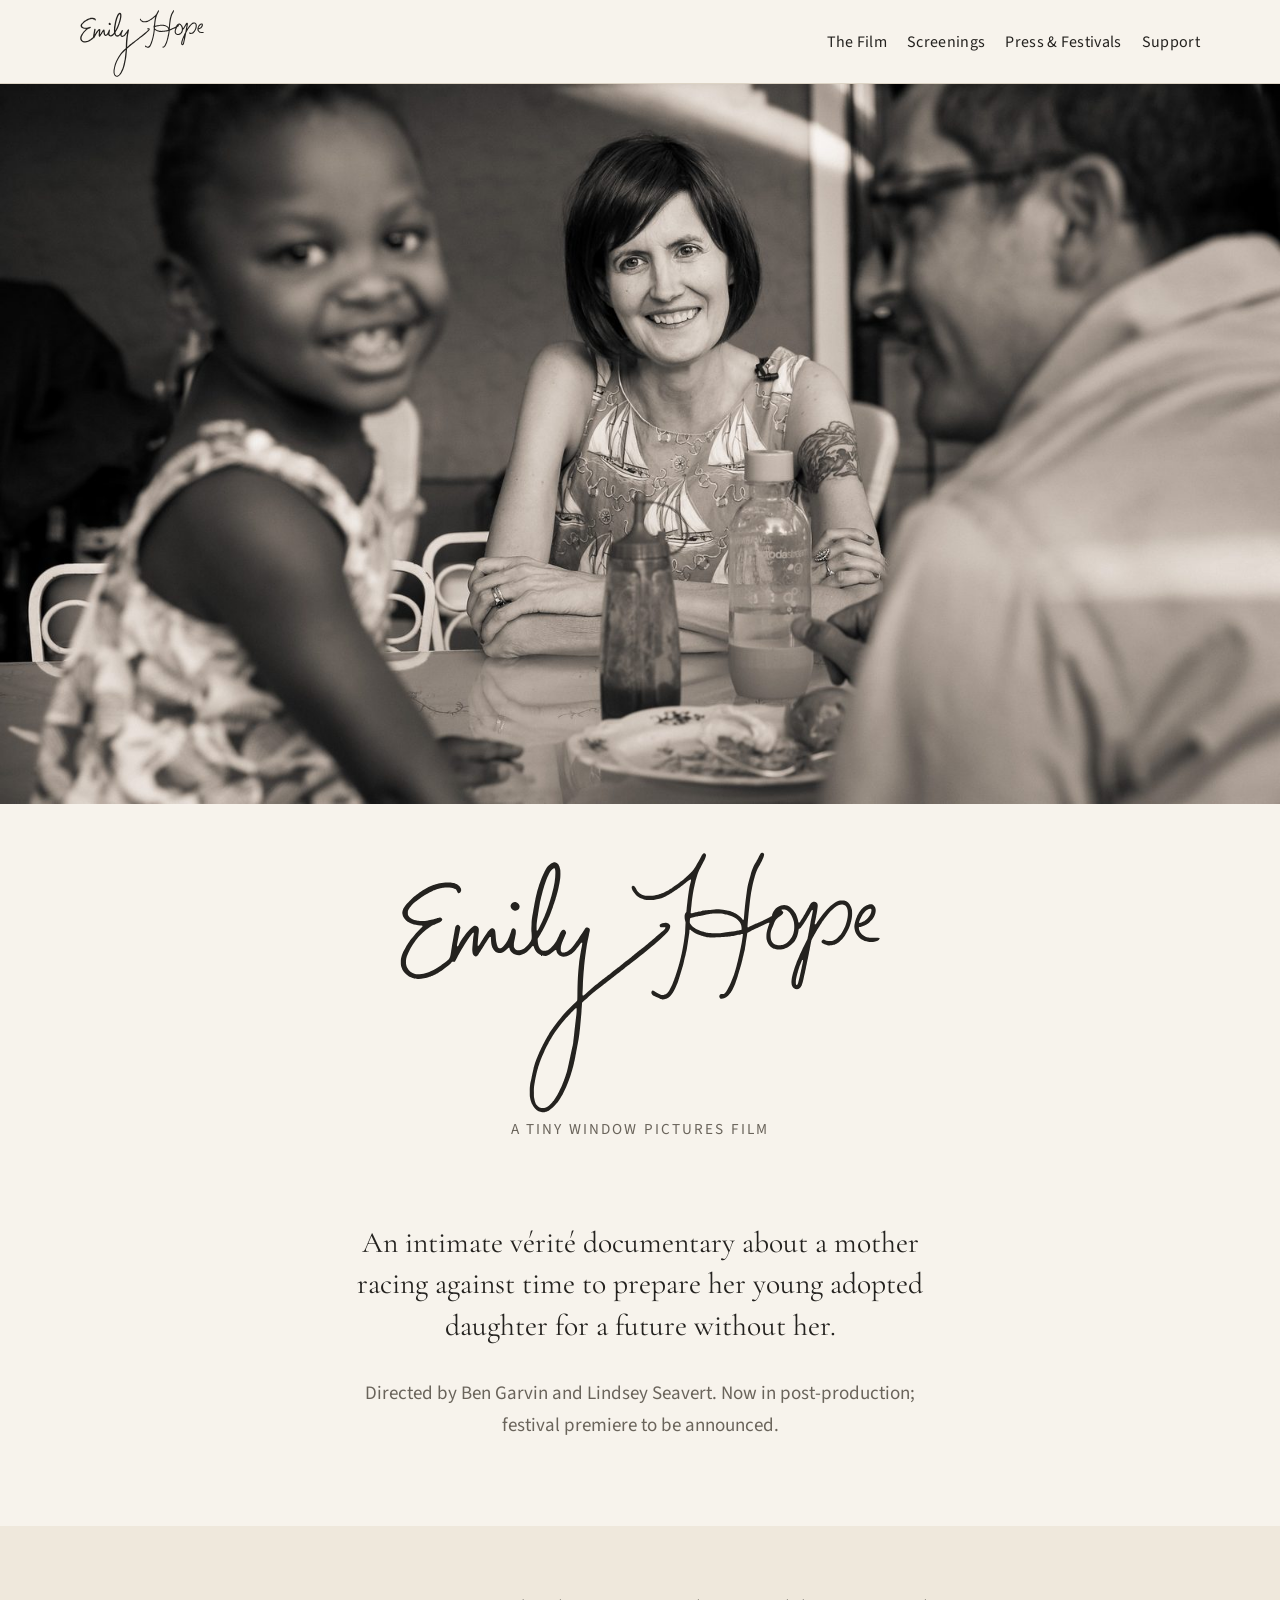
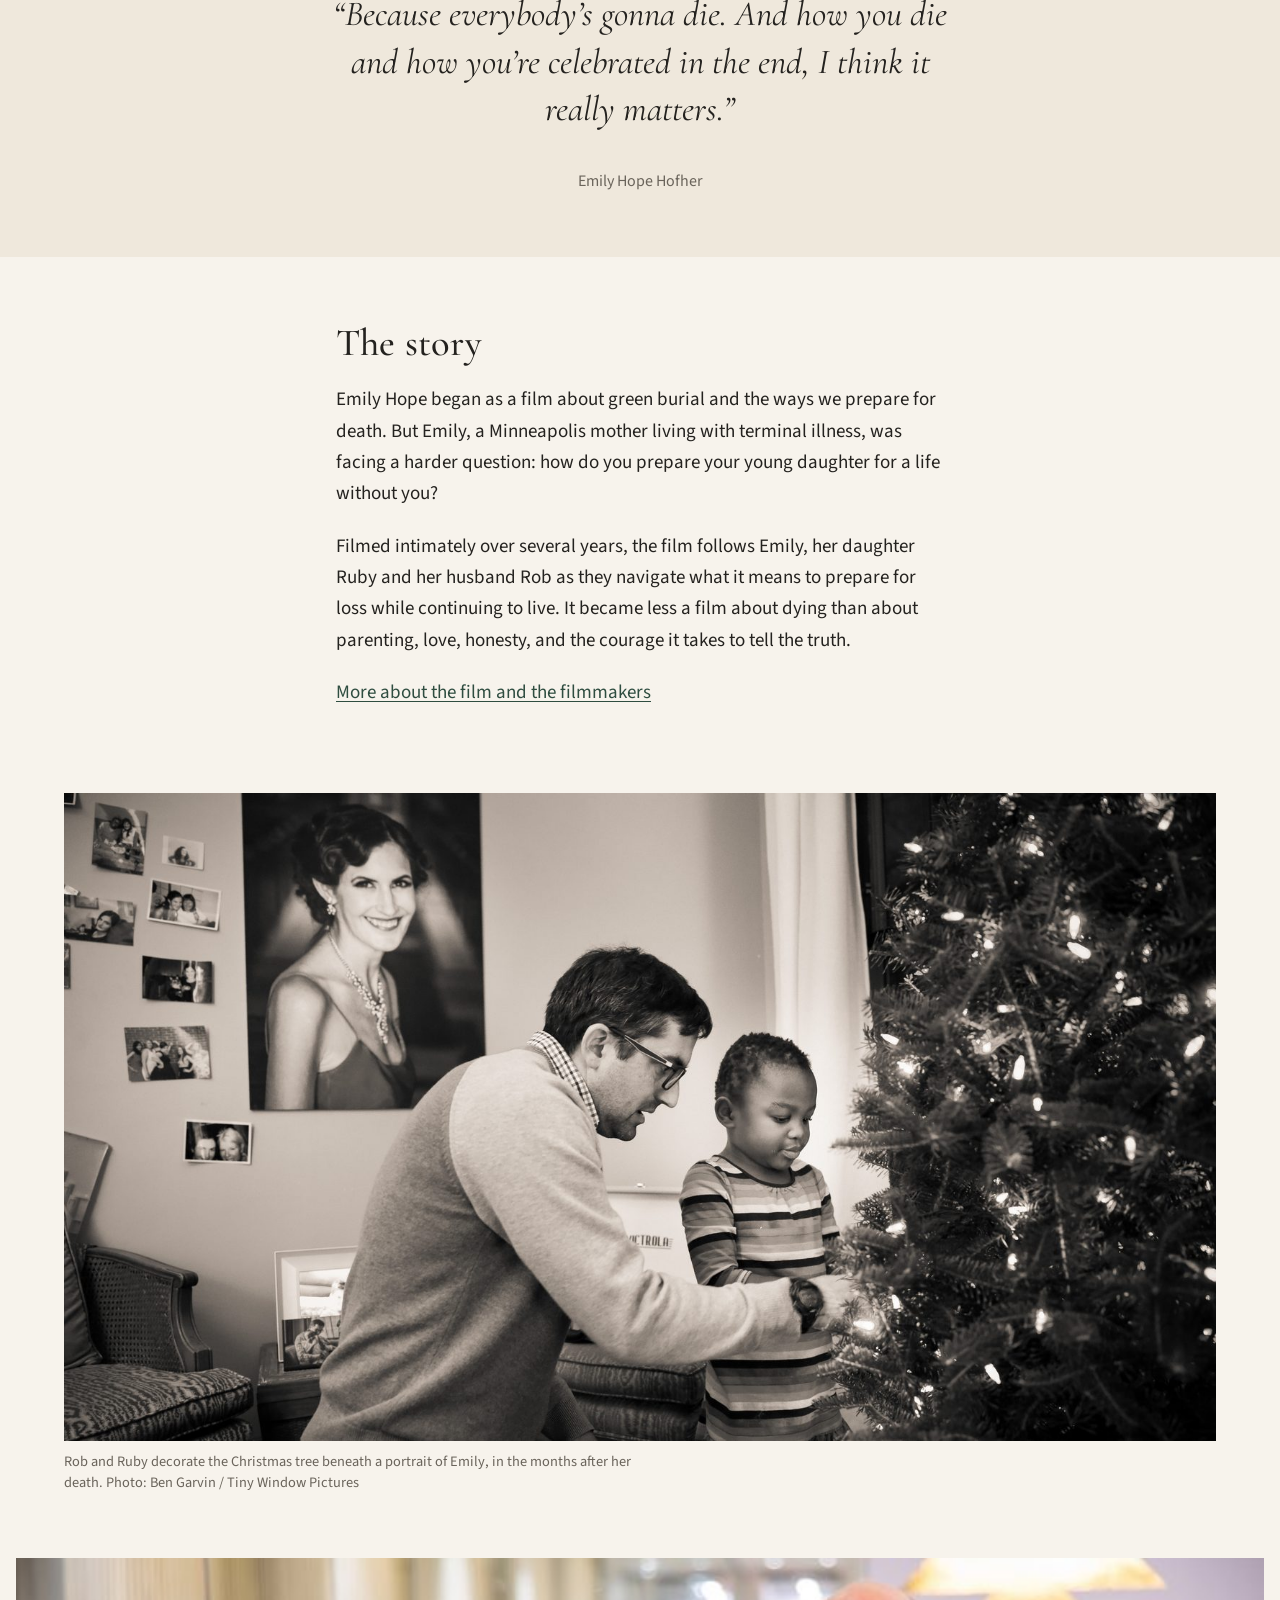
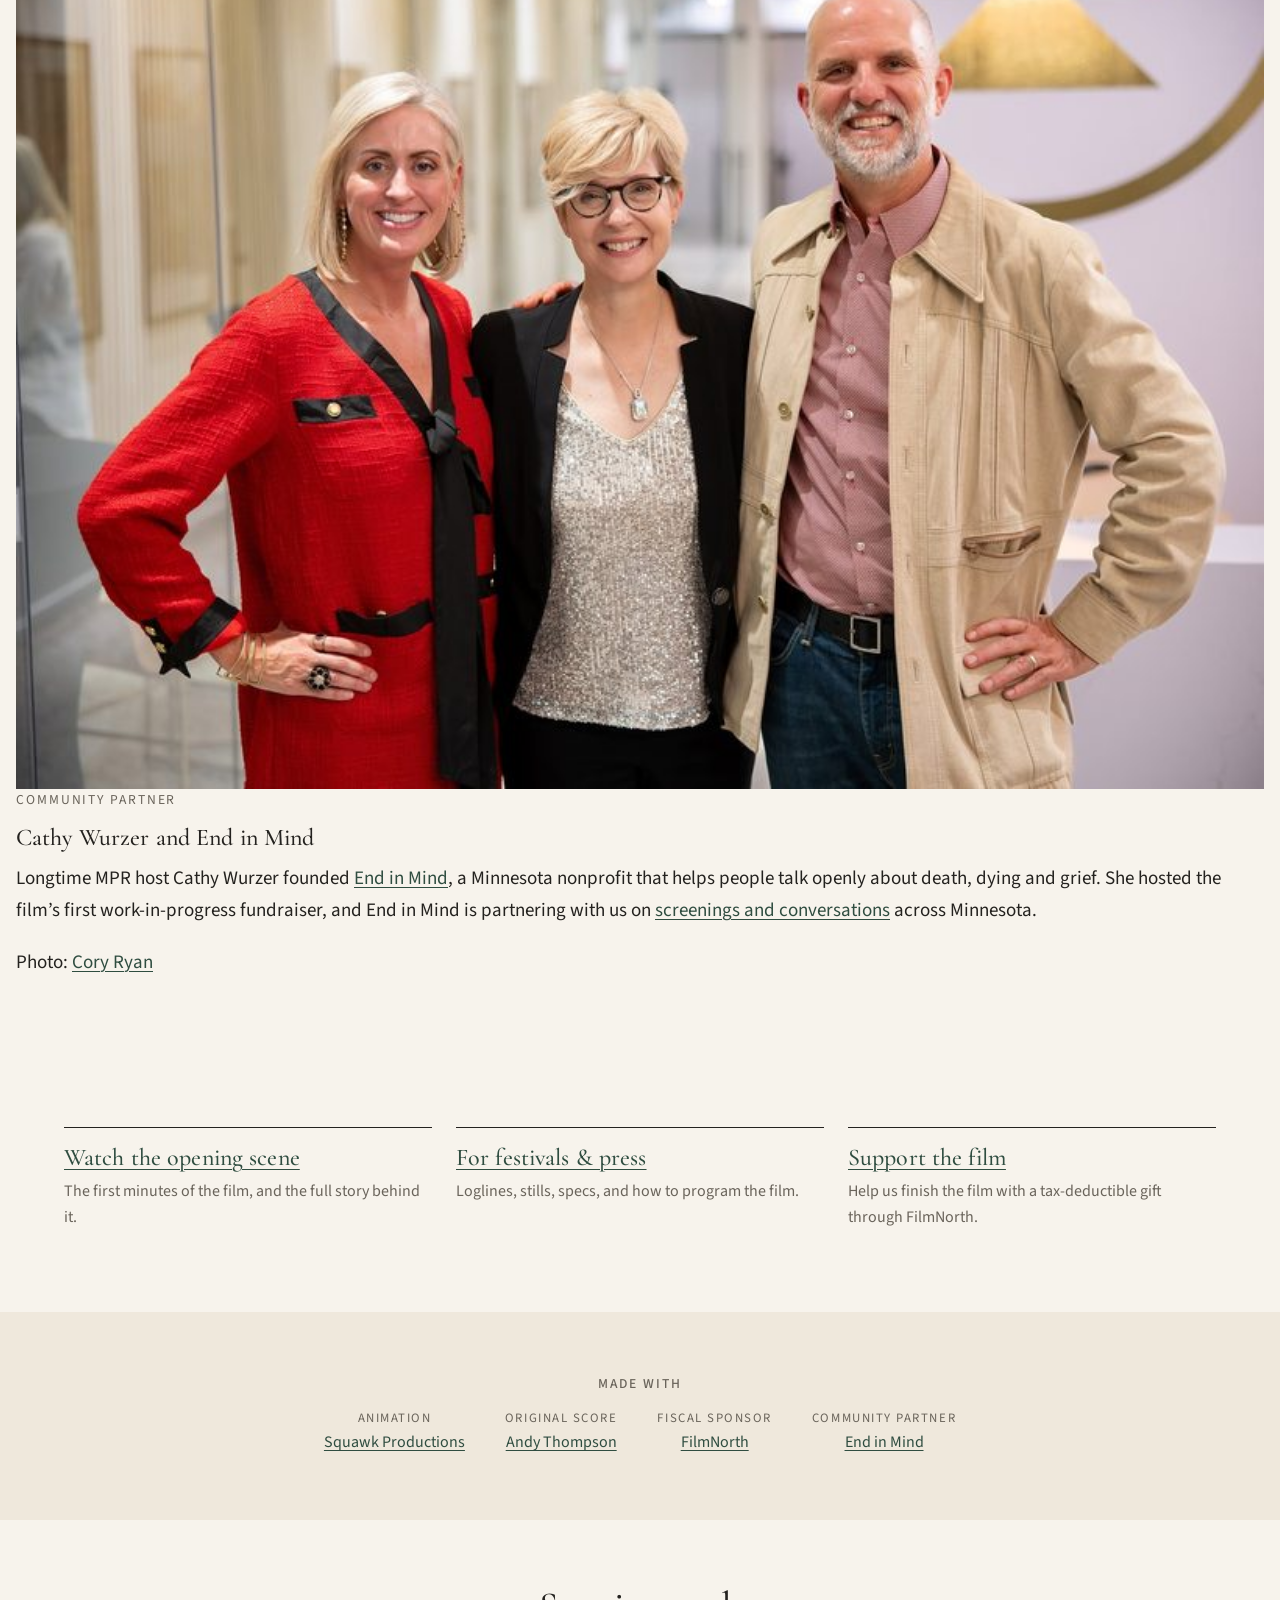
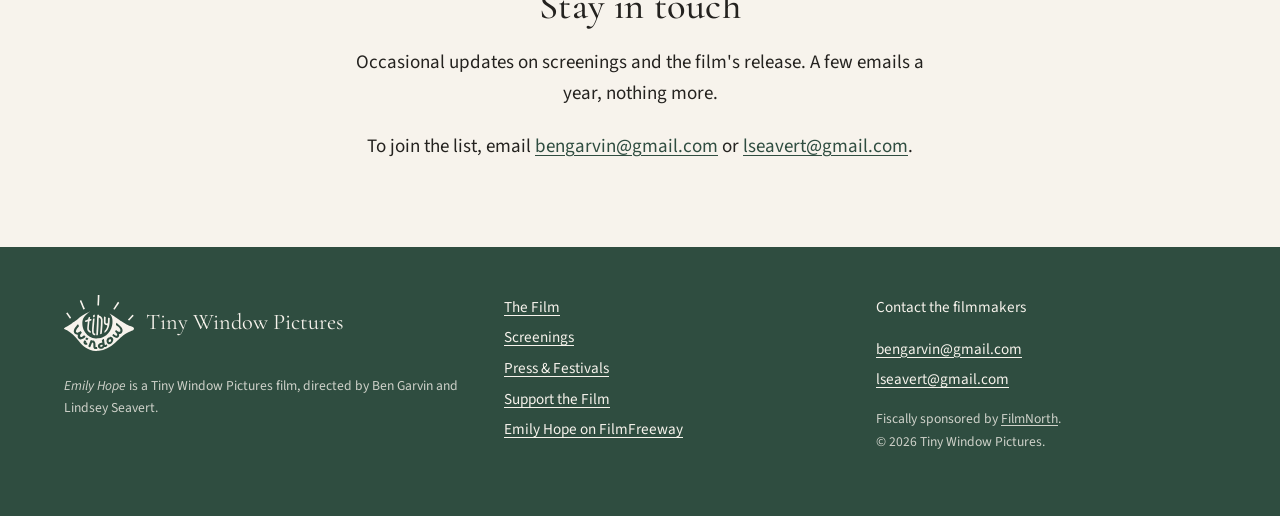
==== index.html @ 94014581 "Add files via upload" ====
<!doctype html>
<html lang="en">
<head>
  <meta charset="utf-8">
  <meta name="viewport" content="width=device-width, initial-scale=1">
  <title>Emily Hope | A Documentary About Motherhood, Terminal Illness and Telling the Truth</title>
  <meta name="description" content="Emily Hope is an intimate vérité documentary about a Minneapolis mother preparing her young adopted daughter for a life without her. By Ben Garvin and Lindsey Seavert, with community partner Cathy Wurzer and End in Mind.">
  <link rel="canonical" href="https://www.emilyhopefilm.com/">
  <meta property="og:type" content="website">
  <meta property="og:site_name" content="Emily Hope">
  <meta property="og:title" content="Emily Hope | A Documentary About Motherhood, Terminal Illness and Telling the Truth">
  <meta property="og:description" content="Emily Hope is an intimate vérité documentary about a Minneapolis mother preparing her young adopted daughter for a life without her. By Ben Garvin and Lindsey Seavert, with community partner Cathy Wurzer and End in Mind.">
  <meta property="og:url" content="https://www.emilyhopefilm.com/">
  <meta property="og:image" content="https://www.emilyhopefilm.com/img/og-emily-hope.jpg">
  <meta property="og:image:width" content="1200">
  <meta property="og:image:height" content="630">
  <meta property="og:image:alt" content="Emily Hope smiling across a table at her daughter Ruby, with her husband Rob in the foreground.">
  <meta name="twitter:card" content="summary_large_image">
  <meta name="theme-color" content="#2f4d40">
  <link rel="icon" href="favicon.svg" type="image/svg+xml">
  <link rel="preconnect" href="https://fonts.googleapis.com">
  <link rel="preconnect" href="https://fonts.gstatic.com" crossorigin>
  <link href="https://fonts.googleapis.com/css2?family=Cormorant+Garamond:ital,wght@0,500;1,500&amp;family=Source+Sans+3:wght@400;600&amp;display=swap" rel="stylesheet">
  <link rel="stylesheet" href="css/style.css">
  <script type="application/ld+json">
{
  "@context": "https://schema.org",
  "@type": "Movie",
  "name": "Emily Hope",
  "description": "Emily Hope is an intimate vérité documentary about a mother racing against time to prepare her young adopted daughter for a future without her. Tender and unflinching, the film explores love, grief, resilience, and the quiet courage of telling a child the truth.",
  "url": "https://www.emilyhopefilm.com/",
  "image": "https://www.emilyhopefilm.com/img/og-emily-hope.jpg",
  "genre": [
    "Documentary"
  ],
  "inLanguage": "en",
  "countryOfOrigin": {
    "@type": "Country",
    "name": "United States"
  },
  "director": [
    {
      "@type": "Person",
      "name": "Ben Garvin",
      "url": "https://www.bengarvin.com/",
      "jobTitle": "Director and cinematographer"
    },
    {
      "@type": "Person",
      "name": "Lindsey Seavert",
      "url": "http://seavertstudios.com/",
      "jobTitle": "Director and producer"
    }
  ],
  "producer": [
    {
      "@type": "Person",
      "name": "Lindsey Seavert",
      "url": "http://seavertstudios.com/",
      "jobTitle": "Director and producer"
    }
  ],
  "editor": {
    "@type": "Person",
    "name": "Renny McCauley",
    "url": "https://rennymccauley.com/",
    "jobTitle": "Editor and story producer"
  },
  "productionCompany": {
    "@type": "Organization",
    "name": "Tiny Window Pictures",
    "url": "https://tiny-window.com"
  },
  "trailer": {
    "@type": "VideoObject",
    "name": "Emily Hope — Opening Scene (work in progress)",
    "description": "The opening scene of Emily Hope, a vérité documentary by Ben Garvin and Lindsey Seavert.",
    "thumbnailUrl": "https://www.emilyhopefilm.com/img/stills/emily-hope-02-ruby-in-doorway-1600.jpg",
    "embedUrl": "https://player.vimeo.com/video/1108676259"
  },
  "about": [
    {
      "@type": "Person",
      "name": "Emily Hope Hofher"
    },
    {
      "@type": "Thing",
      "name": "End-of-life care"
    },
    {
      "@type": "Thing",
      "name": "Green burial"
    },
    {
      "@type": "Thing",
      "name": "Home funeral"
    }
  ],
  "sameAs": [
    "https://filmfreeway.com/projects/4390738",
    "https://filmnorth.org/fiscally-sponsored-projects/emily-hope/"
  ],
  "alternateName": [
    "Will She Remember Me?",
    "Will She Remember Me? The Emily Hope Documentary"
  ],
  "duration": "PT60M",
  "sponsor": [
    {
      "@type": "Organization",
      "name": "End in Mind Project",
      "url": "https://www.endinmindproject.org/",
      "founder": {
        "@type": "Person",
        "name": "Cathy Wurzer"
      }
    },
    {
      "@type": "Organization",
      "name": "FilmNorth",
      "url": "https://filmnorth.org/"
    }
  ]
}
  </script>
</head>
<body>
  <a class="skip" href="#main">Skip to content</a>

  <header class="site-header">
    <div class="inner">
      <a class="wordmark" href="./"><img src="img/emily-hope-signature.svg" alt="Emily Hope, home" width="1272" height="690"></a>
      <nav aria-label="Main">
        <ul class="nav">
        <li><a href="film/">The Film</a></li>
        <li><a href="screenings/">Screenings</a></li>
        <li><a href="press/">Press &amp; Festivals</a></li>
        <li><a href="support/">Support</a></li>
        </ul>
      </nav>
    </div>
  </header>

  <main id="main">
    <figure class="hero">
      <img src="img/stills/emily-hope-03-family-at-table-1600.jpg" srcset="img/stills/emily-hope-03-family-at-table-800.jpg 800w, img/stills/emily-hope-03-family-at-table-1600.jpg 1600w, img/stills/emily-hope-03-family-at-table-2400.jpg 2400w" sizes="100vw" width="1600" height="900" alt="Emily smiles across a table at her daughter Ruby, with her husband Rob in the foreground." fetchpriority="high">
    </figure>

    <div class="title-block">
      <h1 class="film-title"><img src="img/emily-hope-signature.svg" alt="Emily Hope" width="1272" height="690"></h1>
      <p class="credit">A Tiny Window Pictures film</p>
    </div>

    <section class="section" aria-label="About the film">
      <div class="prose center">
        <p class="lede">An intimate vérité documentary about a mother racing against time to prepare her young adopted daughter for a future without her.</p>
        <p class="muted">Directed by Ben Garvin and Lindsey Seavert. Now in post-production; festival premiere to be announced.</p>
      </div>
    </section>

    <section class="section alt" aria-label="Emily, in her words">
      <blockquote class="pull">
        <p>&ldquo;Because everybody&rsquo;s gonna die. And how you die and how you&rsquo;re celebrated in the end, I think it really matters.&rdquo;</p>
        <cite>Emily Hope Hofher</cite>
      </blockquote>
    </section>

    <section class="section" aria-labelledby="story">
      <div class="prose">
        <h2 id="story">The story</h2>
        <p>Emily Hope began as a film about green burial and the ways we prepare for death. But Emily, a Minneapolis mother living with terminal illness, was facing a harder question: how do you prepare your young daughter for a life without you?</p>
        <p>Filmed intimately over several years, the film follows Emily, her daughter Ruby and her husband Rob as they navigate what it means to prepare for loss while continuing to live. It became less a film about dying than about parenting, love, honesty, and the courage it takes to tell the truth.</p>
        <p><a href="film/">More about the film and the filmmakers</a></p>
      </div>
    </section>

    <figure class="figure-wide">
      <img src="img/stills/emily-hope-09-christmas-tree-1600.jpg" srcset="img/stills/emily-hope-09-christmas-tree-800.jpg 800w, img/stills/emily-hope-09-christmas-tree-1600.jpg 1600w, img/stills/emily-hope-09-christmas-tree-2400.jpg 2400w" sizes="100vw" width="1600" height="900" alt="Rob and Ruby decorate a lit Christmas tree; a large portrait of Emily hangs on the wall behind them." loading="lazy" decoding="async">
      <figcaption>Rob and Ruby decorate the Christmas tree beneath a portrait of Emily, in the months after her death. Photo: Ben Garvin / Tiny Window Pictures</figcaption>
    </figure>

    <section class="section" aria-labelledby="eim">
      <div class="partner-row">
        <a class="thumb" href="img/events/cathy-wurzer-lindsey-seavert-ben-garvin-1600.jpg"><img src="img/events/cathy-wurzer-lindsey-seavert-ben-garvin-1600.jpg" srcset="img/events/cathy-wurzer-lindsey-seavert-ben-garvin-800.jpg 800w, img/events/cathy-wurzer-lindsey-seavert-ben-garvin-1600.jpg 1600w" sizes="14rem" width="1600" height="1066" alt="Cathy Wurzer stands between filmmakers Lindsey Seavert and Ben Garvin at FilmNorth in St. Paul, September 2025." loading="lazy" decoding="async"></a>
        <div>
          <p class="eyebrow">Community partner</p>
          <h3 id="eim">Cathy Wurzer and End in Mind</h3>
          <p>Longtime MPR host Cathy Wurzer founded <a href="https://www.endinmindproject.org/">End in Mind</a>, a Minnesota nonprofit that helps people talk openly about death, dying and grief. She hosted the film&rsquo;s first work-in-progress fundraiser, and End in Mind is partnering with us on <a href="screenings/">screenings and conversations</a> across Minnesota.</p>
          <p class="credit-line">Photo: <a href="https://www.ctryan.com/">Cory Ryan</a></p>
        </div>
      </div>
    </section>

    <section class="section" aria-label="Find your way">
      <div class="doors">
        <div class="door">
          <h3><a href="film/#watch">Watch the opening scene</a></h3>
          <p>The first minutes of the film, and the full story behind it.</p>
        </div>
        <div class="door">
          <h3><a href="press/">For festivals &amp; press</a></h3>
          <p>Loglines, stills, specs, and how to program the film.</p>
        </div>
        <div class="door">
          <h3><a href="support/">Support the film</a></h3>
          <p>Help us finish the film with a tax-deductible gift through FilmNorth.</p>
        </div>
      </div>
    </section>

    <section class="section alt center" aria-labelledby="partners">
      <h2 id="partners" class="eyebrow">Made with</h2>
      <ul class="partners">
        <li><span>Animation</span><a href="https://squawkproductions.com/">Squawk Productions</a></li>
        <li><span>Original score</span><a href="https://andywho.com/">Andy Thompson</a></li>
        <li><span>Fiscal sponsor</span><a href="https://filmnorth.org/fiscally-sponsored-projects/emily-hope/">FilmNorth</a></li>
        <li><span>Community partner</span><a href="https://www.endinmindproject.org/">End in Mind</a></li>
      </ul>
    </section>

    <section class="section center" aria-labelledby="updates">
      <div class="prose">
        <h2 id="updates">Stay in touch</h2>
        <p>Occasional updates on screenings and the film's release. A few emails a year, nothing more.</p>
        <!-- EMAIL SIGNUP: replace this button with the Kit (or Buttondown) embed form when the account is set up. -->
        <p>To join the list, email <a href="mailto:bengarvin@gmail.com">bengarvin@gmail.com</a> or <a href="mailto:lseavert@gmail.com">lseavert@gmail.com</a>.</p>
      </div>
    </section>
  </main>

  <footer class="site-footer">
    <div class="inner">
      <div>
        <a class="tw-mark" href="https://tiny-window.com"><img src="img/tiny-window-logo-white.svg" alt="" width="1872" height="1498"><span class="tw-text">Tiny Window Pictures</span></a>
        <p class="small"><em>Emily Hope</em> is a Tiny Window Pictures film, directed by Ben Garvin and Lindsey Seavert.</p>
      </div>
      <div>
        <ul>
          <li><a href="film/">The Film</a></li>
          <li><a href="screenings/">Screenings</a></li>
          <li><a href="press/">Press &amp; Festivals</a></li>
          <li><a href="support/">Support the Film</a></li>
          <li><a href="https://filmfreeway.com/projects/4390738">Emily Hope on FilmFreeway</a></li>
        </ul>
      </div>
      <div>
        <p>Contact the filmmakers</p>
        <ul>
          <li><a href="mailto:bengarvin@gmail.com">bengarvin@gmail.com</a></li>
          <li><a href="mailto:lseavert@gmail.com">lseavert@gmail.com</a></li>
        </ul>
        <p class="small">Fiscally sponsored by <a href="https://filmnorth.org/fiscally-sponsored-projects/emily-hope/">FilmNorth</a>.<br>&copy; 2026 Tiny Window Pictures.</p>
      </div>
    </div>
  </footer>
</body>
</html>
---- css/style.css ----
/* Emily Hope — site styles
   Plain CSS, no build step. Colors and type live in :root below. */

:root {
  --bg: #f7f3ec;          /* warm paper */
  --bg-alt: #efe8dc;      /* slightly deeper paper for alternating sections */
  --ink: #24221f;         /* body text */
  --muted: #6a645b;       /* captions, secondary text */
  --line: #ddd4c5;        /* hairlines */
  --accent: #2f4d40;      /* Tiny Window green */
  --accent-ink: #f7f3ec;  /* text on green */
  --serif: "Cormorant Garamond", Georgia, "Times New Roman", serif;
  --sans: "Source Sans 3", -apple-system, "Segoe UI", Roboto, Helvetica, Arial, sans-serif;
  --measure: 38rem;       /* comfortable reading width */
  --wide: 72rem;
}

*, *::before, *::after { box-sizing: border-box; }
html { -webkit-text-size-adjust: 100%; }
body {
  margin: 0;
  background: var(--bg);
  color: var(--ink);
  font-family: var(--sans);
  font-size: 1.125rem;          /* 18px */
  line-height: 1.65;
  text-rendering: optimizeLegibility;
}
@media (min-width: 48rem) { body { font-size: 1.1875rem; } }   /* 19px */

img { max-width: 100%; height: auto; display: block; }
a { color: var(--accent); text-underline-offset: 0.18em; text-decoration-thickness: 1px; }
a:hover { text-decoration-thickness: 2px; }
:focus-visible { outline: 2px solid var(--accent); outline-offset: 3px; }

h1, h2, h3 { font-family: var(--serif); font-weight: 500; line-height: 1.15; margin: 0 0 0.5em; letter-spacing: 0.005em; }
h1 { font-size: clamp(2.4rem, 6vw, 3.6rem); }
h2 { font-size: clamp(1.8rem, 4vw, 2.4rem); }
h3 { font-size: 1.5rem; }
p { margin: 0 0 1.1em; }

.skip { position: absolute; left: -999px; top: 0; background: var(--ink); color: var(--bg); padding: 0.5rem 1rem; z-index: 10; }
.skip:focus { left: 1rem; top: 1rem; }

/* ---------- Header ---------- */
.site-header {
  border-bottom: 1px solid var(--line);
  background: var(--bg);
}
.site-header .inner {
  max-width: var(--wide); margin: 0 auto; padding: 1rem 1rem;
  display: flex; flex-wrap: wrap; align-items: center; justify-content: space-between; gap: 0.5rem 1.5rem;
}
.wordmark {
  font-family: var(--serif); font-size: 1.7rem; font-style: italic; color: var(--ink); text-decoration: none; white-space: nowrap;
}
.wordmark img { height: 4.2rem; width: auto; margin: -0.4rem 0 -0.6rem; }
.nav { display: flex; flex-wrap: wrap; gap: 0.25rem 1.25rem; margin: 0; padding: 0; list-style: none; }
.nav a { color: var(--ink); text-decoration: none; font-size: 1rem; letter-spacing: 0.02em; padding: 0.25rem 0; border-bottom: 1px solid transparent; }
.nav a:hover, .nav a[aria-current="page"] { border-bottom-color: var(--accent); color: var(--accent); }

/* ---------- Layout ---------- */
main { display: block; }
.section { padding: 4rem 1rem; }
.section.alt { background: var(--bg-alt); }
.prose { max-width: var(--measure); margin: 0 auto; }
.wide { max-width: var(--wide); margin: 0 auto; }
.center { text-align: center; }
.eyebrow { font-family: var(--sans); font-size: 0.85rem; letter-spacing: 0.14em; text-transform: uppercase; color: var(--muted); margin: 0 0 0.75rem; }
.lede { font-family: var(--serif); font-size: clamp(1.45rem, 3vw, 1.85rem); line-height: 1.4; }
.muted { color: var(--muted); }
hr { border: 0; border-top: 1px solid var(--line); margin: 3rem auto; max-width: var(--measure); }

/* ---------- Home hero ---------- */
.hero { margin: 0; }
.hero img { width: 100%; max-height: 82vh; object-fit: cover; }
.title-block { padding: 3rem 1rem 1rem; text-align: center; }
.title-block .film-title { margin: 0 auto 0.25rem; font-style: italic; font-size: clamp(3rem, 9vw, 5.5rem); }
.title-block .film-title img { margin: 0 auto; width: min(30rem, 82vw); height: auto; }
.title-block .credit { font-size: 0.95rem; letter-spacing: 0.14em; text-transform: uppercase; color: var(--muted); margin: 0; }

/* ---------- Figures ---------- */
figure { margin: 0; }
figcaption { font-size: 0.9rem; line-height: 1.5; color: var(--muted); margin-top: 0.6rem; max-width: var(--measure); }
.figure-wide { max-width: var(--wide); margin: 0 auto; }
.figure-wide figcaption { padding: 0 1rem; }
@media (min-width: 72rem) { .figure-wide figcaption { padding: 0; } }

.pull {
  font-family: var(--serif); font-size: clamp(1.6rem, 3.6vw, 2.2rem); line-height: 1.35; font-style: italic;
  max-width: 40rem; margin: 0 auto; text-align: center;
}
.pull cite { display: block; margin-top: 1rem; font-family: var(--sans); font-style: normal; font-size: 1rem; color: var(--muted); }

/* ---------- Doors (three paths) ---------- */
.doors { display: grid; gap: 1.5rem; grid-template-columns: 1fr; max-width: var(--wide); margin: 0 auto; }
@media (min-width: 52rem) { .doors { grid-template-columns: repeat(3, 1fr); } }
.door { border-top: 1px solid var(--ink); padding-top: 1rem; }
.door h3 { margin-bottom: 0.4rem; }
.door p { color: var(--muted); font-size: 1rem; }

/* ---------- Buttons ---------- */
.btn {
  display: inline-block; background: var(--accent); color: var(--accent-ink); text-decoration: none;
  padding: 0.8rem 1.4rem; font-size: 1rem; letter-spacing: 0.04em; border: 1px solid var(--accent); border-radius: 2px;
}
.btn:hover { background: #253e33; }
.btn.ghost { background: transparent; color: var(--accent); }
.btn.ghost:hover { background: var(--accent); color: var(--accent-ink); }
.btn-row { display: flex; flex-wrap: wrap; gap: 0.75rem; margin-top: 1.5rem; }
.center .btn-row { justify-content: center; }

/* ---------- Video (click to play) ---------- */
.video { position: relative; aspect-ratio: 16 / 9; background: #111; max-width: 60rem; margin: 0 auto; }
.video button { all: unset; cursor: pointer; position: absolute; inset: 0; display: block; }
.video button img { width: 100%; height: 100%; object-fit: cover; opacity: 0.85; }
.video button span {
  position: absolute; left: 50%; top: 50%; transform: translate(-50%, -50%);
  background: rgba(247, 243, 236, 0.92); color: var(--ink); padding: 0.8rem 1.4rem; font-size: 1rem; letter-spacing: 0.06em;
}
.video button:focus-visible span, .video button:hover span { background: var(--bg); outline: 2px solid var(--accent); }
.video iframe { position: absolute; inset: 0; width: 100%; height: 100%; border: 0; }

/* ---------- People ---------- */
.people { display: grid; gap: 2.5rem; grid-template-columns: 1fr; max-width: var(--wide); margin: 0 auto; }
@media (min-width: 52rem) { .people { grid-template-columns: repeat(3, 1fr); } }
.person img { width: 9rem; height: 9rem; object-fit: cover; border-radius: 50%; margin-bottom: 1rem; }
.person .role { color: var(--muted); font-size: 0.95rem; margin-top: -0.3rem; }
.person p { font-size: 1rem; }

/* ---------- Spec / fact tables ---------- */
.facts { width: 100%; border-collapse: collapse; font-size: 1rem; }
.facts th, .facts td { text-align: left; vertical-align: top; padding: 0.6rem 0; border-bottom: 1px solid var(--line); }
.facts th { width: 40%; font-weight: 600; padding-right: 1rem; }

/* ---------- Stills grid (press) ---------- */
.stills { display: grid; gap: 2.5rem 2rem; grid-template-columns: 1fr; max-width: var(--wide); margin: 0 auto; }
@media (min-width: 48rem) { .stills { grid-template-columns: repeat(2, 1fr); } }
.stills figcaption a { font-size: 0.9rem; }

/* ---------- Screenings list ---------- */
.screenings { list-style: none; margin: 0; padding: 0; }
.screening { border-top: 1px solid var(--line); padding: 1.25rem 0; }
.screening .date { font-weight: 600; }
.screening .where { color: var(--muted); }

/* ---------- Signup ---------- */
.signup { max-width: 30rem; margin: 1.5rem auto 0; display: flex; flex-wrap: wrap; gap: 0.5rem; justify-content: center; }
.signup input[type="email"] {
  flex: 1 1 14rem; font: inherit; font-size: 1rem; padding: 0.75rem 0.9rem; border: 1px solid var(--muted); background: #fffdf9; color: var(--ink); border-radius: 2px;
}
.signup button { font: inherit; font-size: 1rem; cursor: pointer; }
.signup .note { flex-basis: 100%; font-size: 0.85rem; color: var(--muted); margin: 0.25rem 0 0; }

/* ---------- Partners ---------- */
.partners { display: flex; flex-wrap: wrap; justify-content: center; gap: 0.5rem 2.5rem; list-style: none; padding: 0; margin: 1rem 0 0; font-size: 1rem; }
.partners li span { display: block; font-size: 0.8rem; letter-spacing: 0.12em; text-transform: uppercase; color: var(--muted); }

/* ---------- Footer ---------- */
.site-footer { background: var(--accent); color: var(--accent-ink); padding: 3rem 1rem; font-size: 0.95rem; }
.site-footer a { color: var(--accent-ink); }
.site-footer .inner { max-width: var(--wide); margin: 0 auto; display: grid; gap: 2rem; grid-template-columns: 1fr; }
@media (min-width: 48rem) { .site-footer .inner { grid-template-columns: 1.2fr 1fr 1fr; align-items: start; } }
.tw-mark { display: inline-flex; align-items: center; gap: 0.75rem; text-decoration: none; }
.tw-mark img { height: 3.5rem; width: auto; }
.tw-mark .tw-text { font-family: var(--serif); font-size: 1.4rem; }
.site-footer ul { list-style: none; padding: 0; margin: 0; }
.site-footer li { margin-bottom: 0.35rem; }
.site-footer .small { opacity: 0.8; font-size: 0.85rem; margin-top: 1rem; }

@media (prefers-reduced-motion: reduce) { * { scroll-behavior: auto !important; } }
@media print { .site-header .nav, .site-footer, .signup, .video { display: none; } body { background: #fff; } }

/* ---------- Partner block (home) ---------- */
.partner { display: grid; gap: 2rem; grid-template-columns: 1fr; align-items: center; }
@media (min-width: 52rem) { .partner { grid-template-columns: 1fr 1fr; gap: 3rem; } }
.partner figcaption { margin-top: 0.6rem; }

/* ---------- Event photos (screenings) ---------- */
.event-photos { display: grid; gap: 1rem; grid-template-columns: 1fr; max-width: var(--wide); margin: 3rem auto 0; }
@media (min-width: 52rem) { .event-photos { grid-template-columns: 1fr 1fr; } .event-photos .span { grid-column: 1 / -1; } }

/* ---------- Content note ---------- */
.note { font-size: 0.95rem; color: var(--muted); border-left: 2px solid var(--line); padding-left: 1rem; margin-top: 1.5rem; }
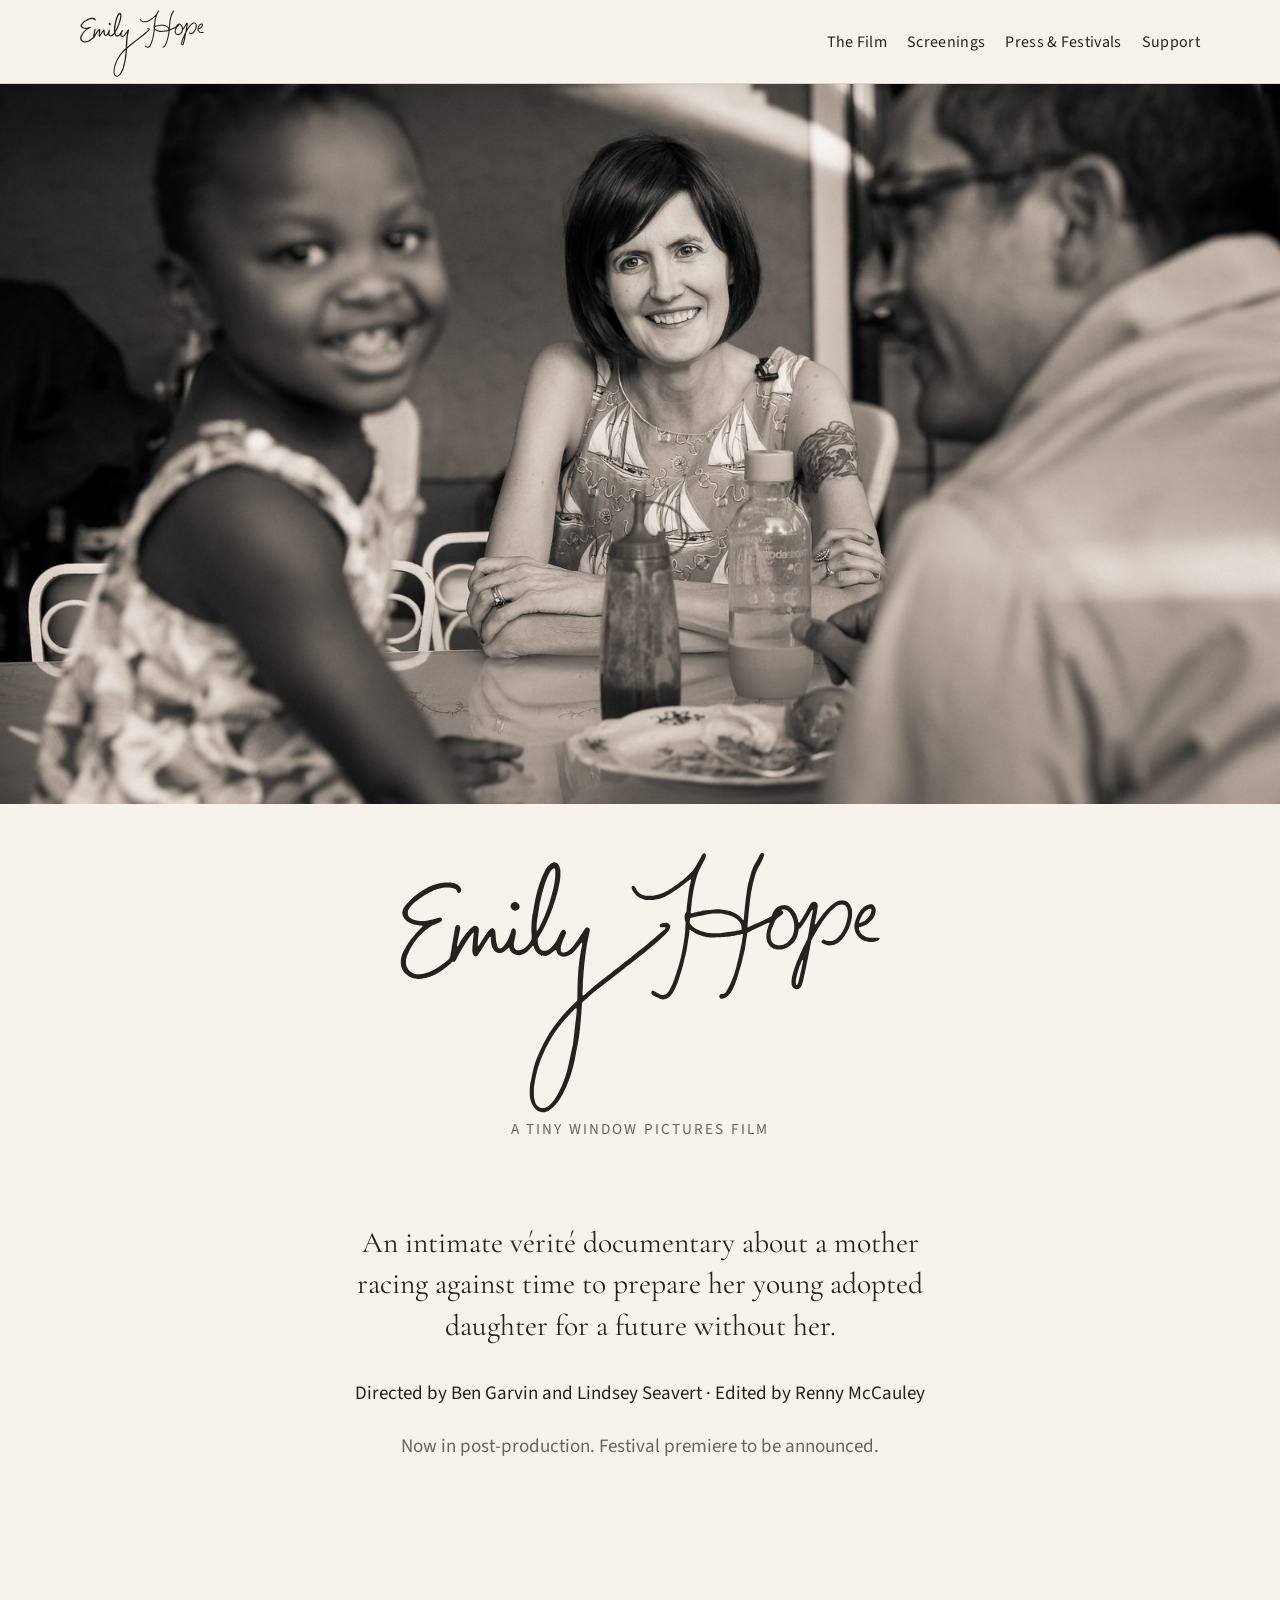
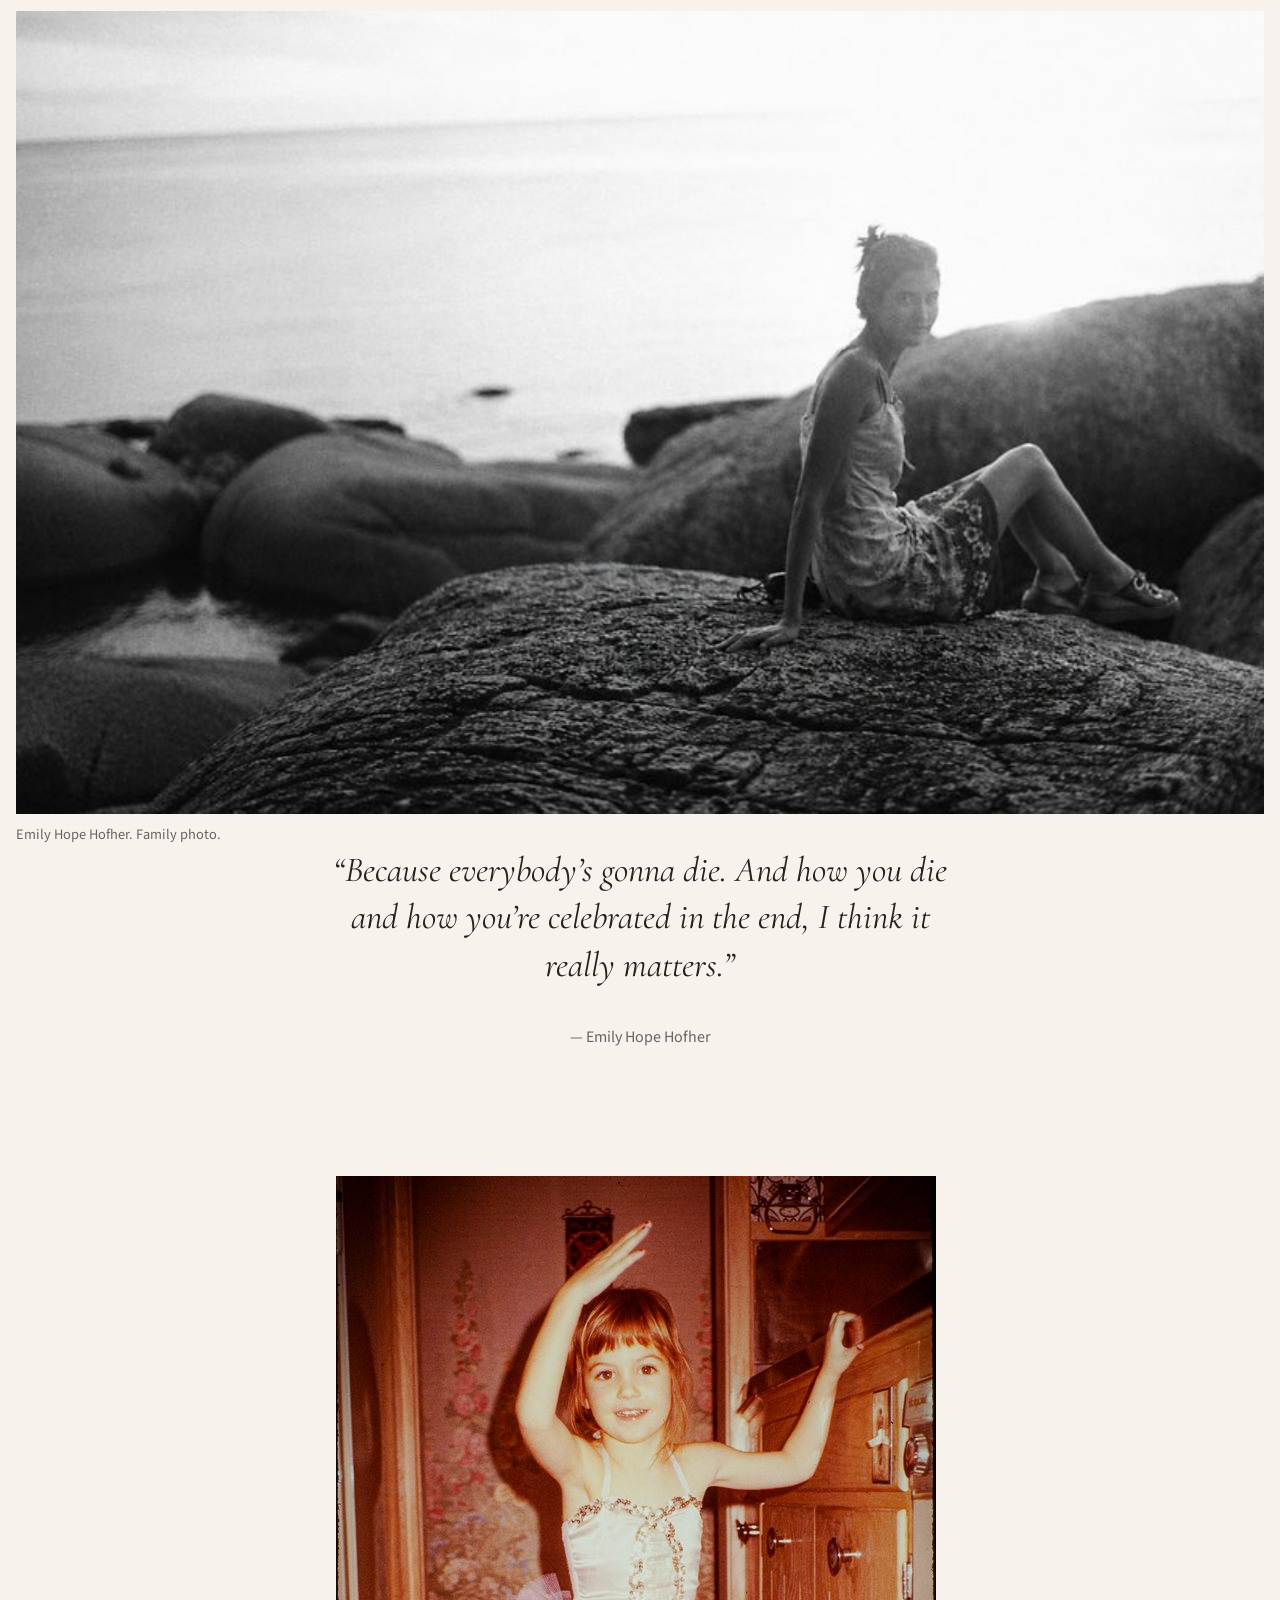
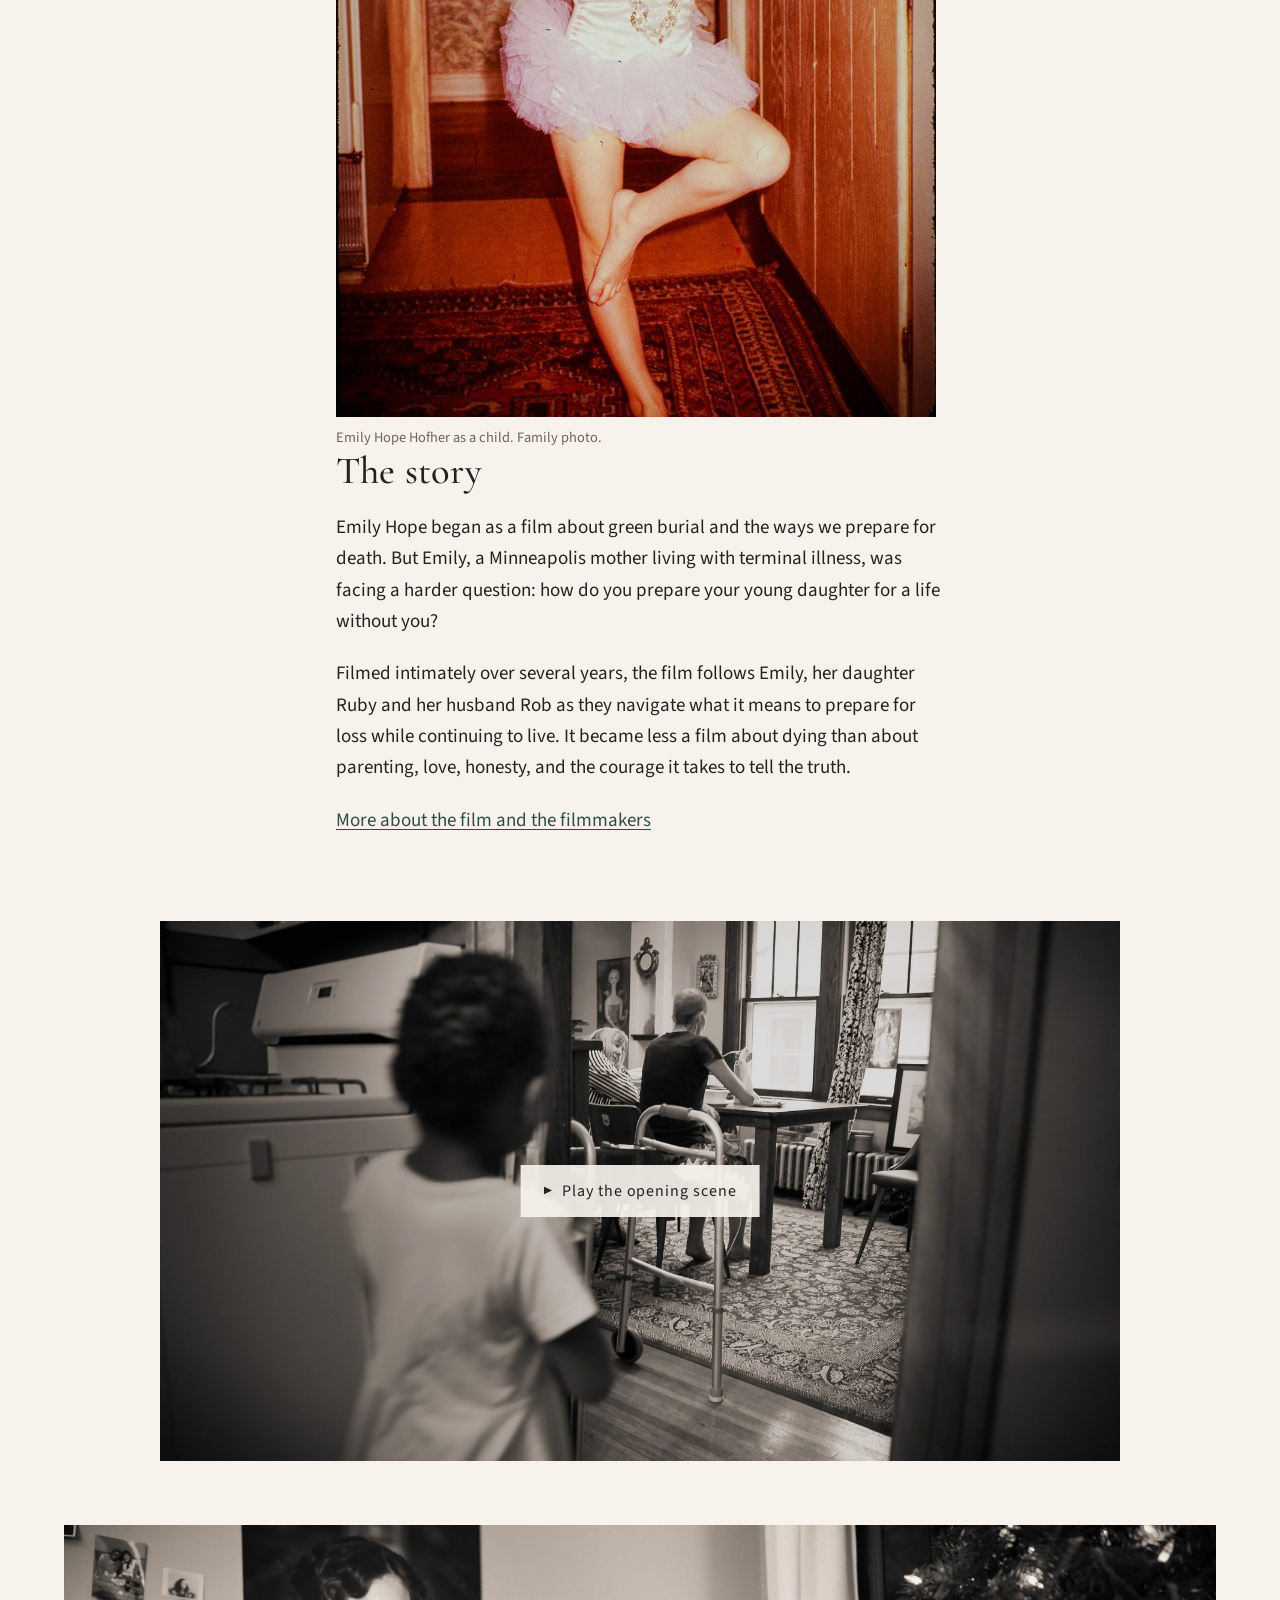
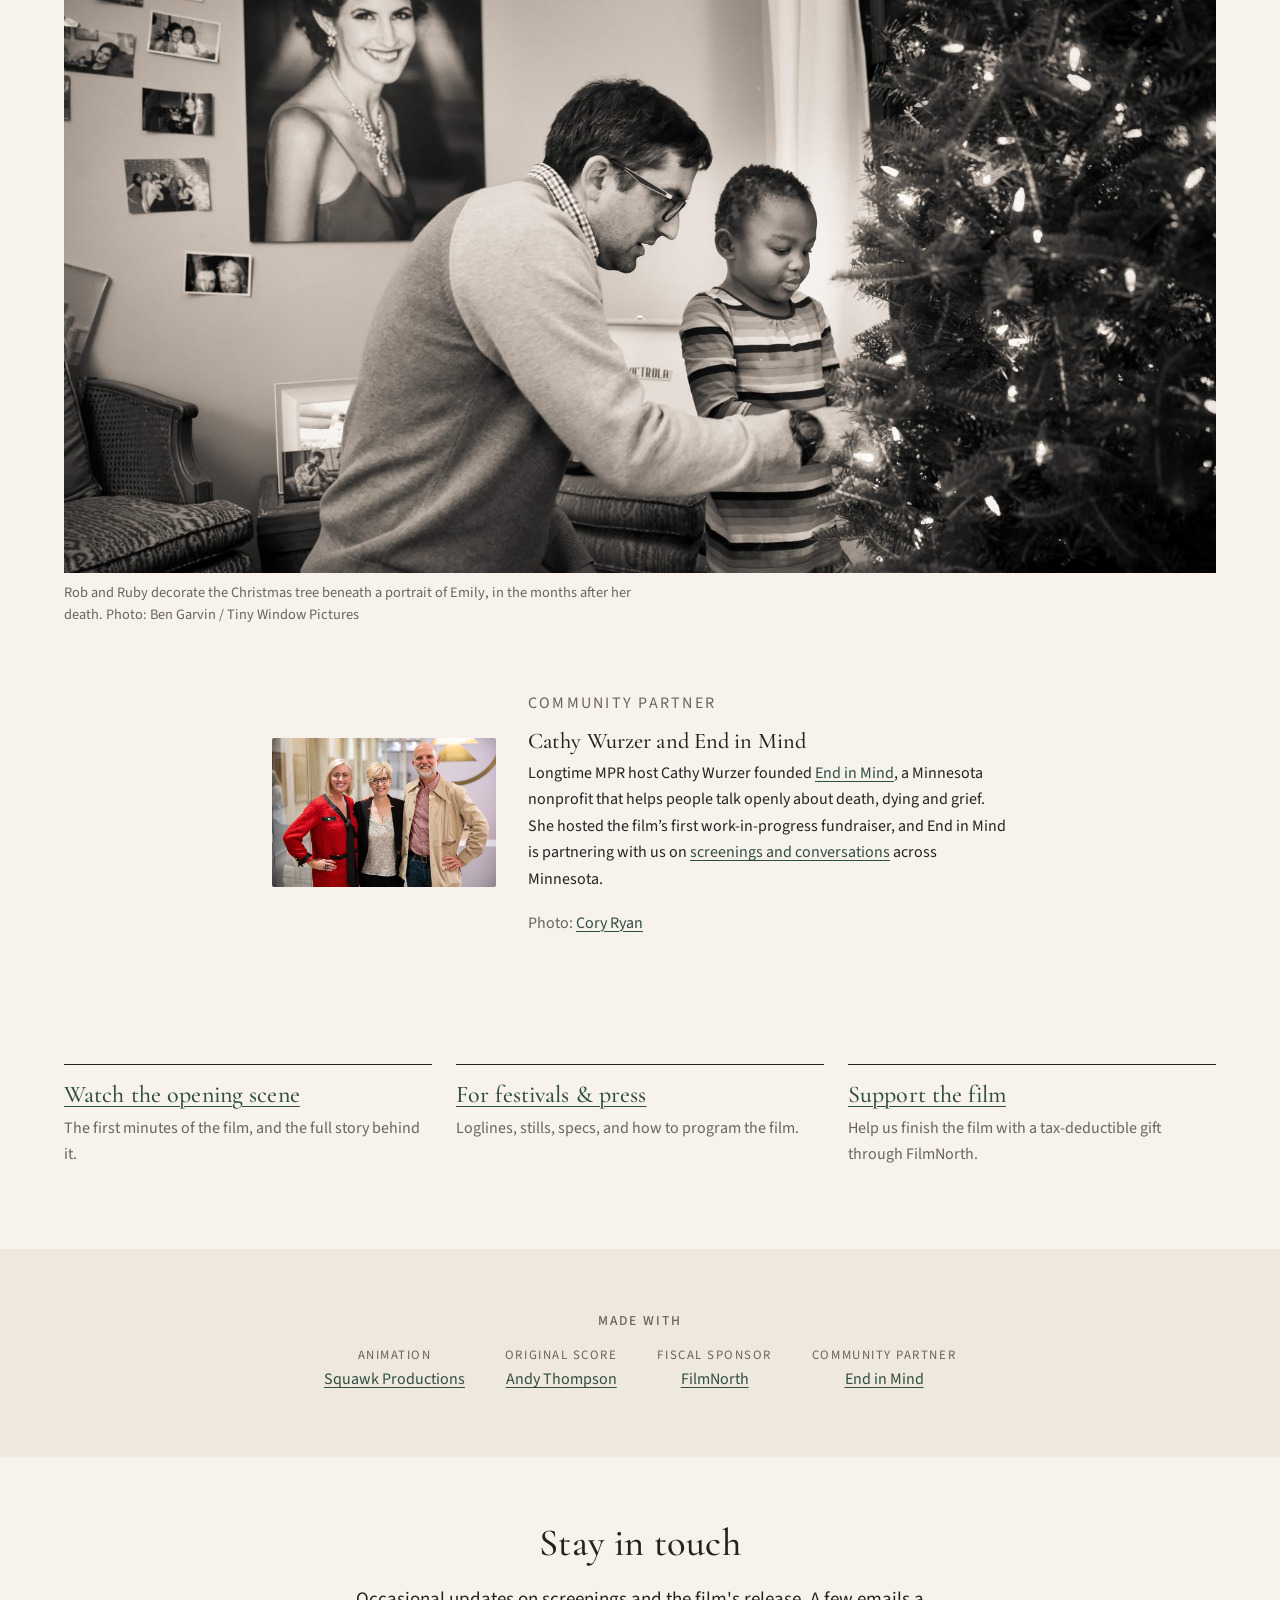
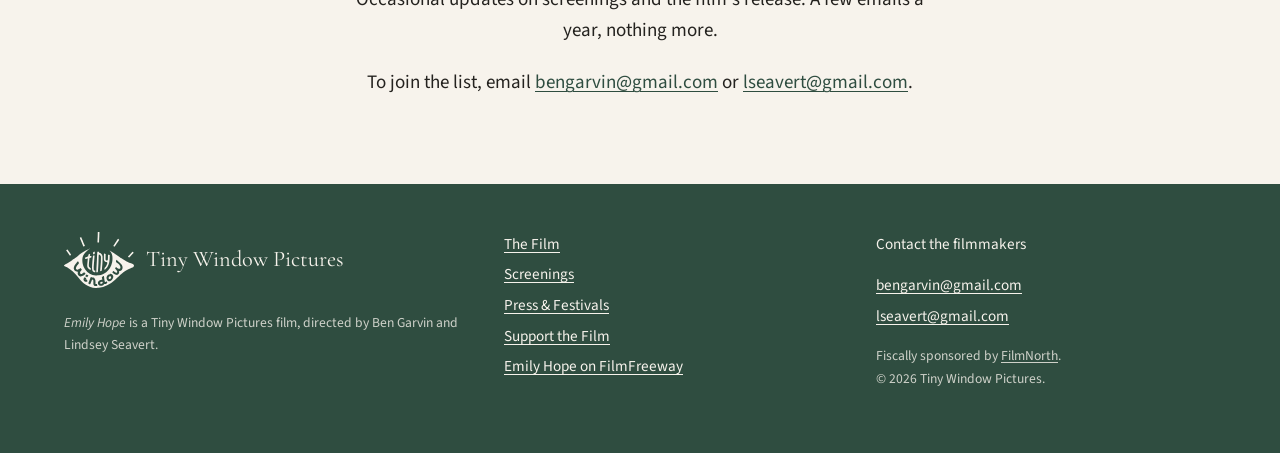
==== commit 5635fbd1: "Add files via upload" ====
--- a/index.html
+++ b/index.html
@@ -154,24 +154,57 @@
     <section class="section" aria-label="About the film">
       <div class="prose center">
         <p class="lede">An intimate vérité documentary about a mother racing against time to prepare her young adopted daughter for a future without her.</p>
-        <p class="muted">Directed by Ben Garvin and Lindsey Seavert. Now in post-production; festival premiere to be announced.</p>
-      </div>
-    </section>
-
-    <section class="section alt" aria-label="Emily, in her words">
-      <blockquote class="pull">
-        <p>&ldquo;Because everybody&rsquo;s gonna die. And how you die and how you&rsquo;re celebrated in the end, I think it really matters.&rdquo;</p>
-        <cite>Emily Hope Hofher</cite>
-      </blockquote>
+        <p class="credits-line">Directed by Ben Garvin and Lindsey Seavert &middot; Edited by Renny McCauley</p>
+        <p class="muted">Now in post-production. Festival premiere to be announced.</p>
+      </div>
+    </section>
+
+    <section class="section band" aria-label="Emily, in her words">
+      <div class="quote-row">
+        <figure>
+          <img src="img/family/emily-hope-hofher-on-the-rocks-1500.jpg" srcset="img/family/emily-hope-hofher-on-the-rocks-800.jpg 800w, img/family/emily-hope-hofher-on-the-rocks-1500.jpg 1500w" sizes="(min-width: 52rem) 28rem, 100vw" width="1500" height="965" alt="Emily Hope Hofher as a young woman, sitting on a rocky shoreline and looking back over her shoulder." loading="lazy" decoding="async">
+          <figcaption>Emily Hope Hofher. Family photo.</figcaption>
+        </figure>
+        <blockquote class="pull">
+          <p>&ldquo;Because everybody&rsquo;s gonna die. And how you die and how you&rsquo;re celebrated in the end, I think it really matters.&rdquo;</p>
+          <cite>&mdash; Emily Hope Hofher</cite>
+        </blockquote>
+      </div>
     </section>
 
     <section class="section" aria-labelledby="story">
       <div class="prose">
+        <figure class="float-photo">
+          <img src="img/family/emily-hope-hofher-as-a-child-600.jpg" srcset="img/family/emily-hope-hofher-as-a-child-600.jpg 600w, img/family/emily-hope-hofher-as-a-child-1200.jpg 1200w" sizes="12rem" width="600" height="841" alt="Emily Hope Hofher as a young girl in a ballet costume, posing in a kitchen doorway." loading="lazy" decoding="async">
+          <figcaption>Emily Hope Hofher as a child. Family photo.</figcaption>
+        </figure>
         <h2 id="story">The story</h2>
         <p>Emily Hope began as a film about green burial and the ways we prepare for death. But Emily, a Minneapolis mother living with terminal illness, was facing a harder question: how do you prepare your young daughter for a life without you?</p>
         <p>Filmed intimately over several years, the film follows Emily, her daughter Ruby and her husband Rob as they navigate what it means to prepare for loss while continuing to live. It became less a film about dying than about parenting, love, honesty, and the courage it takes to tell the truth.</p>
         <p><a href="film/">More about the film and the filmmakers</a></p>
       </div>
+    </section>
+
+    <section class="section" aria-label="Opening scene" style="padding-top:0">
+    <div class="video" id="watch">
+      <button type="button" data-vimeo="1108676259" aria-label="Play the working opening scene of Emily Hope (loads a Vimeo player)">
+        <img src="img/stills/emily-hope-02-ruby-in-doorway-1600.jpg" srcset="img/stills/emily-hope-02-ruby-in-doorway-800.jpg 800w, img/stills/emily-hope-02-ruby-in-doorway-1600.jpg 1600w, img/stills/emily-hope-02-ruby-in-doorway-2400.jpg 2400w" sizes="(min-width: 60rem) 60rem, 100vw" width="1600" height="900" alt="" loading="lazy" decoding="async">
+        <span>&#9654;&nbsp; Play the opening scene</span>
+      </button>
+    </div>
+    <script>
+      // Click-to-play: the Vimeo player only loads when someone presses play, which keeps the page fast.
+      document.querySelectorAll('[data-vimeo]').forEach(function (b) {
+        b.addEventListener('click', function () {
+          var f = document.createElement('iframe');
+          f.src = 'https://player.vimeo.com/video/' + b.dataset.vimeo + '?autoplay=1&dnt=1';
+          f.title = 'Emily Hope, working opening scene';
+          f.allow = 'autoplay; fullscreen; picture-in-picture';
+          f.allowFullscreen = true;
+          b.replaceWith(f);
+        });
+      });
+    </script>
     </section>
 
     <figure class="figure-wide">
--- a/css/style.css
+++ b/css/style.css
@@ -171,14 +171,21 @@
 @media (prefers-reduced-motion: reduce) { * { scroll-behavior: auto !important; } }
 @media print { .site-header .nav, .site-footer, .signup, .video { display: none; } body { background: #fff; } }
 
-/* ---------- Partner block (home) ---------- */
-.partner { display: grid; gap: 2rem; grid-template-columns: 1fr; align-items: center; }
-@media (min-width: 52rem) { .partner { grid-template-columns: 1fr 1fr; gap: 3rem; } }
-.partner figcaption { margin-top: 0.6rem; }
+/* ---------- Partner row (home) ---------- */
+.partner-row { max-width: 46rem; margin: 0 auto; display: grid; gap: 1.25rem 2rem; grid-template-columns: 1fr; align-items: center; }
+@media (min-width: 40rem) { .partner-row { grid-template-columns: 14rem 1fr; } }
+.partner-row h3 { font-size: 1.4rem; margin-bottom: 0.4rem; }
+.partner-row p { font-size: 1rem; }
+.thumb img, .thumbs img { width: 100%; height: auto; border-radius: 2px; }
+.credit-line { font-size: 0.85rem; color: var(--muted); margin: 0.5rem 0 0; }
 
-/* ---------- Event photos (screenings) ---------- */
-.event-photos { display: grid; gap: 1rem; grid-template-columns: 1fr; max-width: var(--wide); margin: 3rem auto 0; }
-@media (min-width: 52rem) { .event-photos { grid-template-columns: 1fr 1fr; } .event-photos .span { grid-column: 1 / -1; } }
+/* ---------- Small photo row (past screenings) ---------- */
+.thumbs { display: grid; grid-template-columns: repeat(3, 1fr); gap: 0.75rem; margin-top: 1rem; }
+.thumbs img { aspect-ratio: 3 / 2; object-fit: cover; }
+
+/* ---------- Big + small pair (support) ---------- */
+.pair { max-width: var(--wide); margin: 0 auto; padding: 0 1rem; display: grid; gap: 2rem; grid-template-columns: 1fr; align-items: end; }
+@media (min-width: 52rem) { .pair { grid-template-columns: 2fr 1fr; gap: 2.5rem; } }
 
 /* ---------- Content note ---------- */
 .note { font-size: 0.95rem; color: var(--muted); border-left: 2px solid var(--line); padding-left: 1rem; margin-top: 1.5rem; }
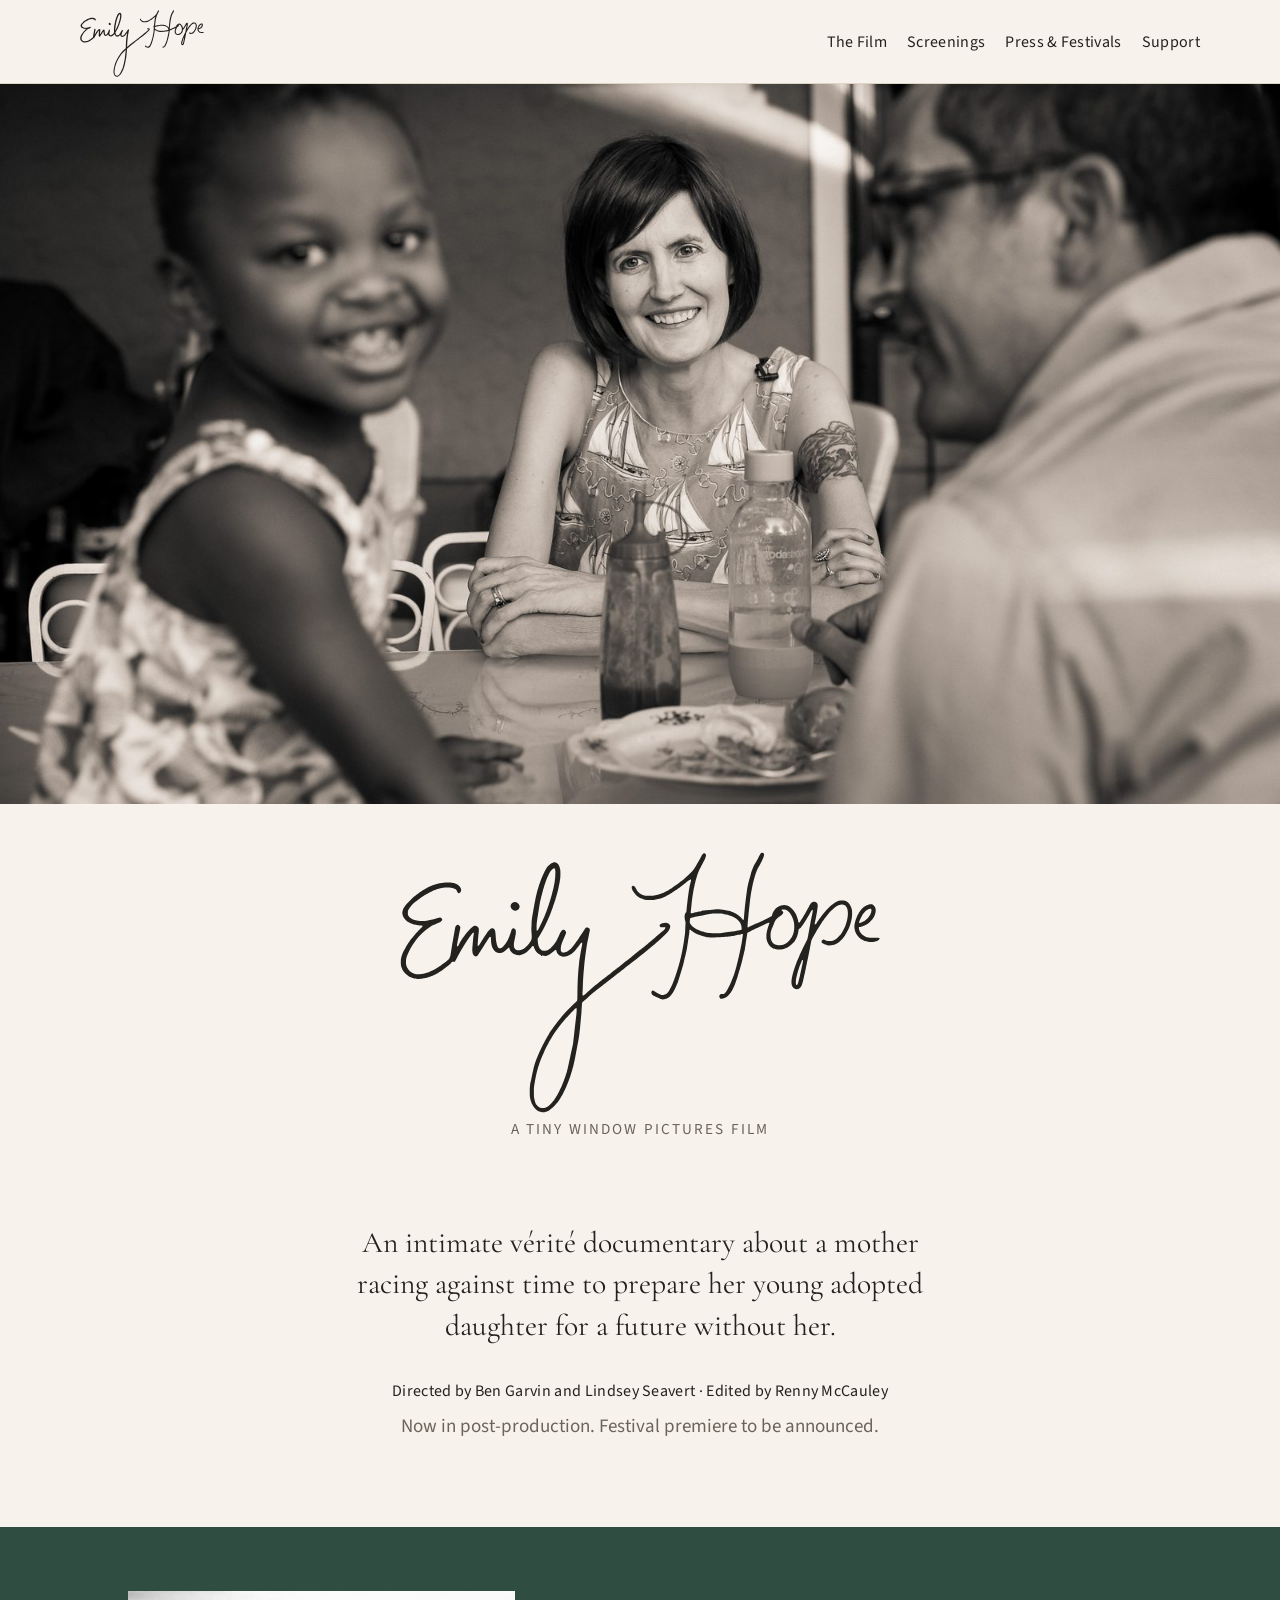
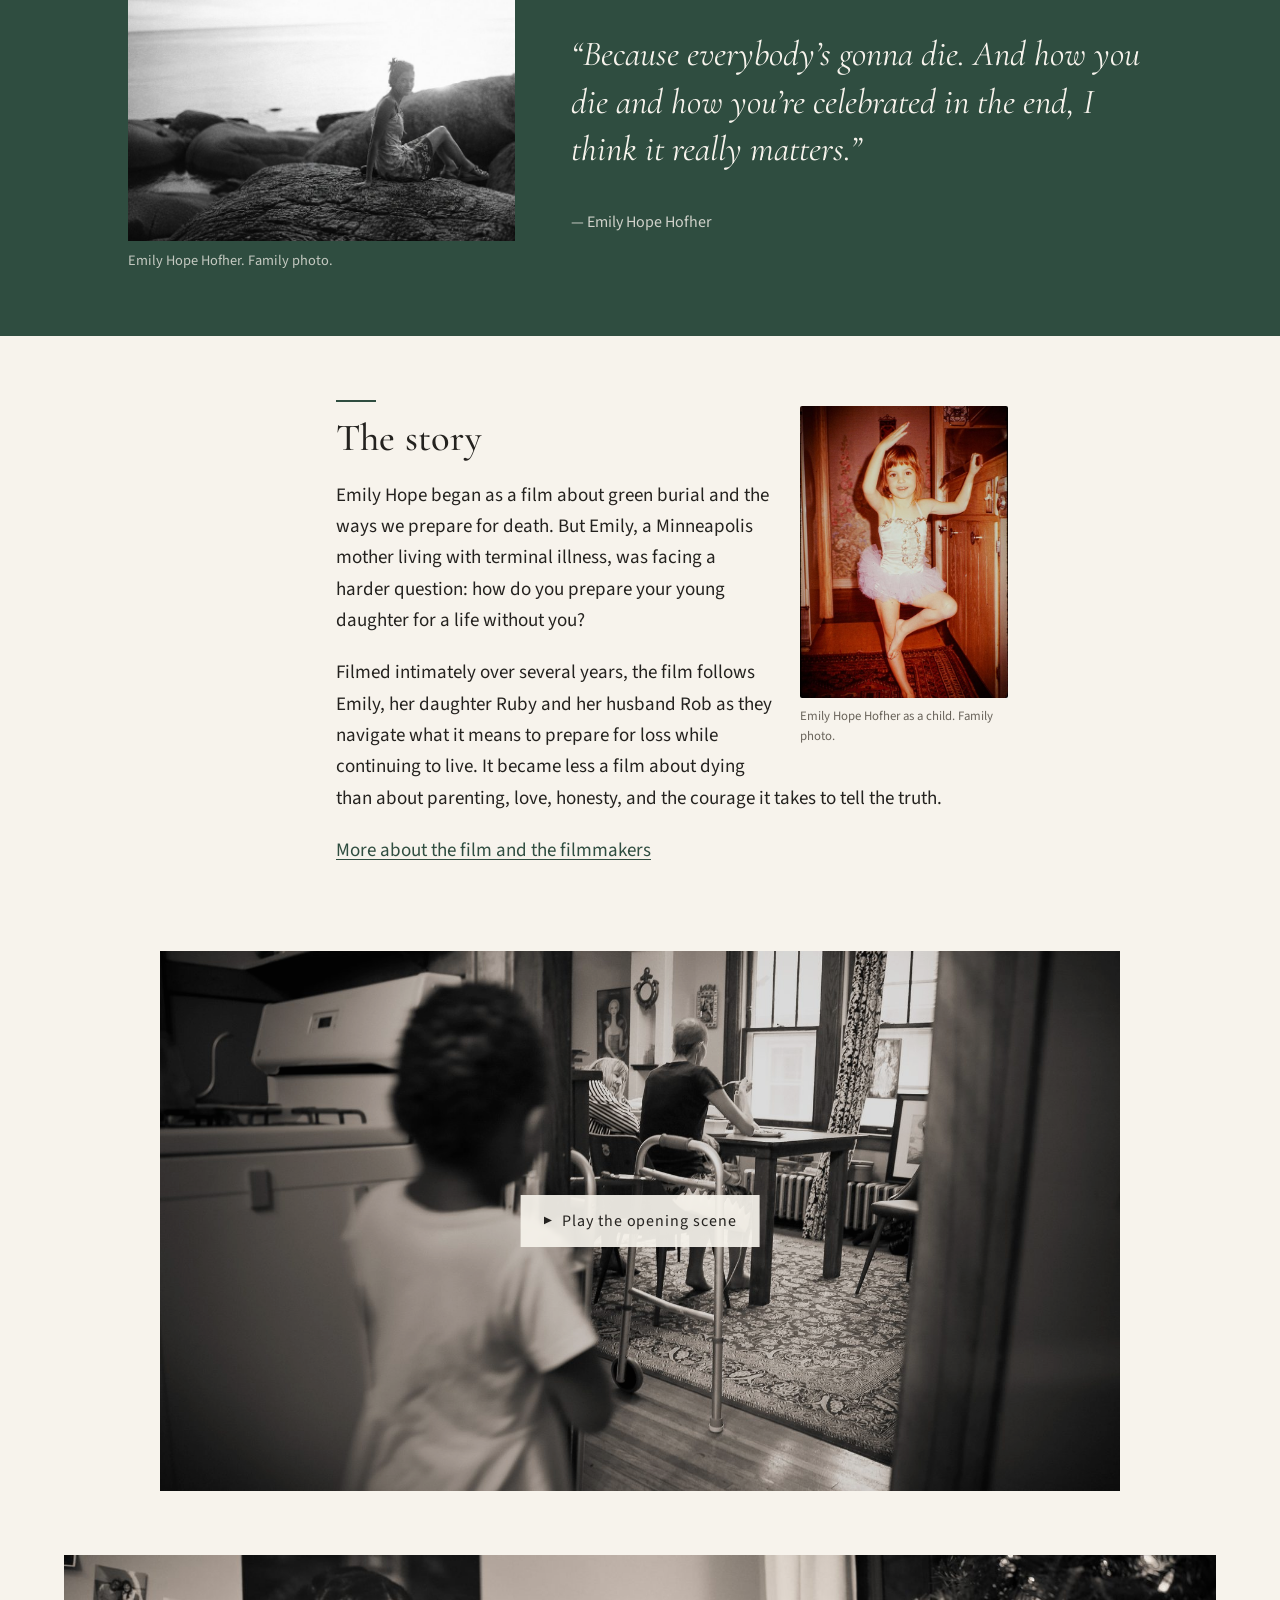
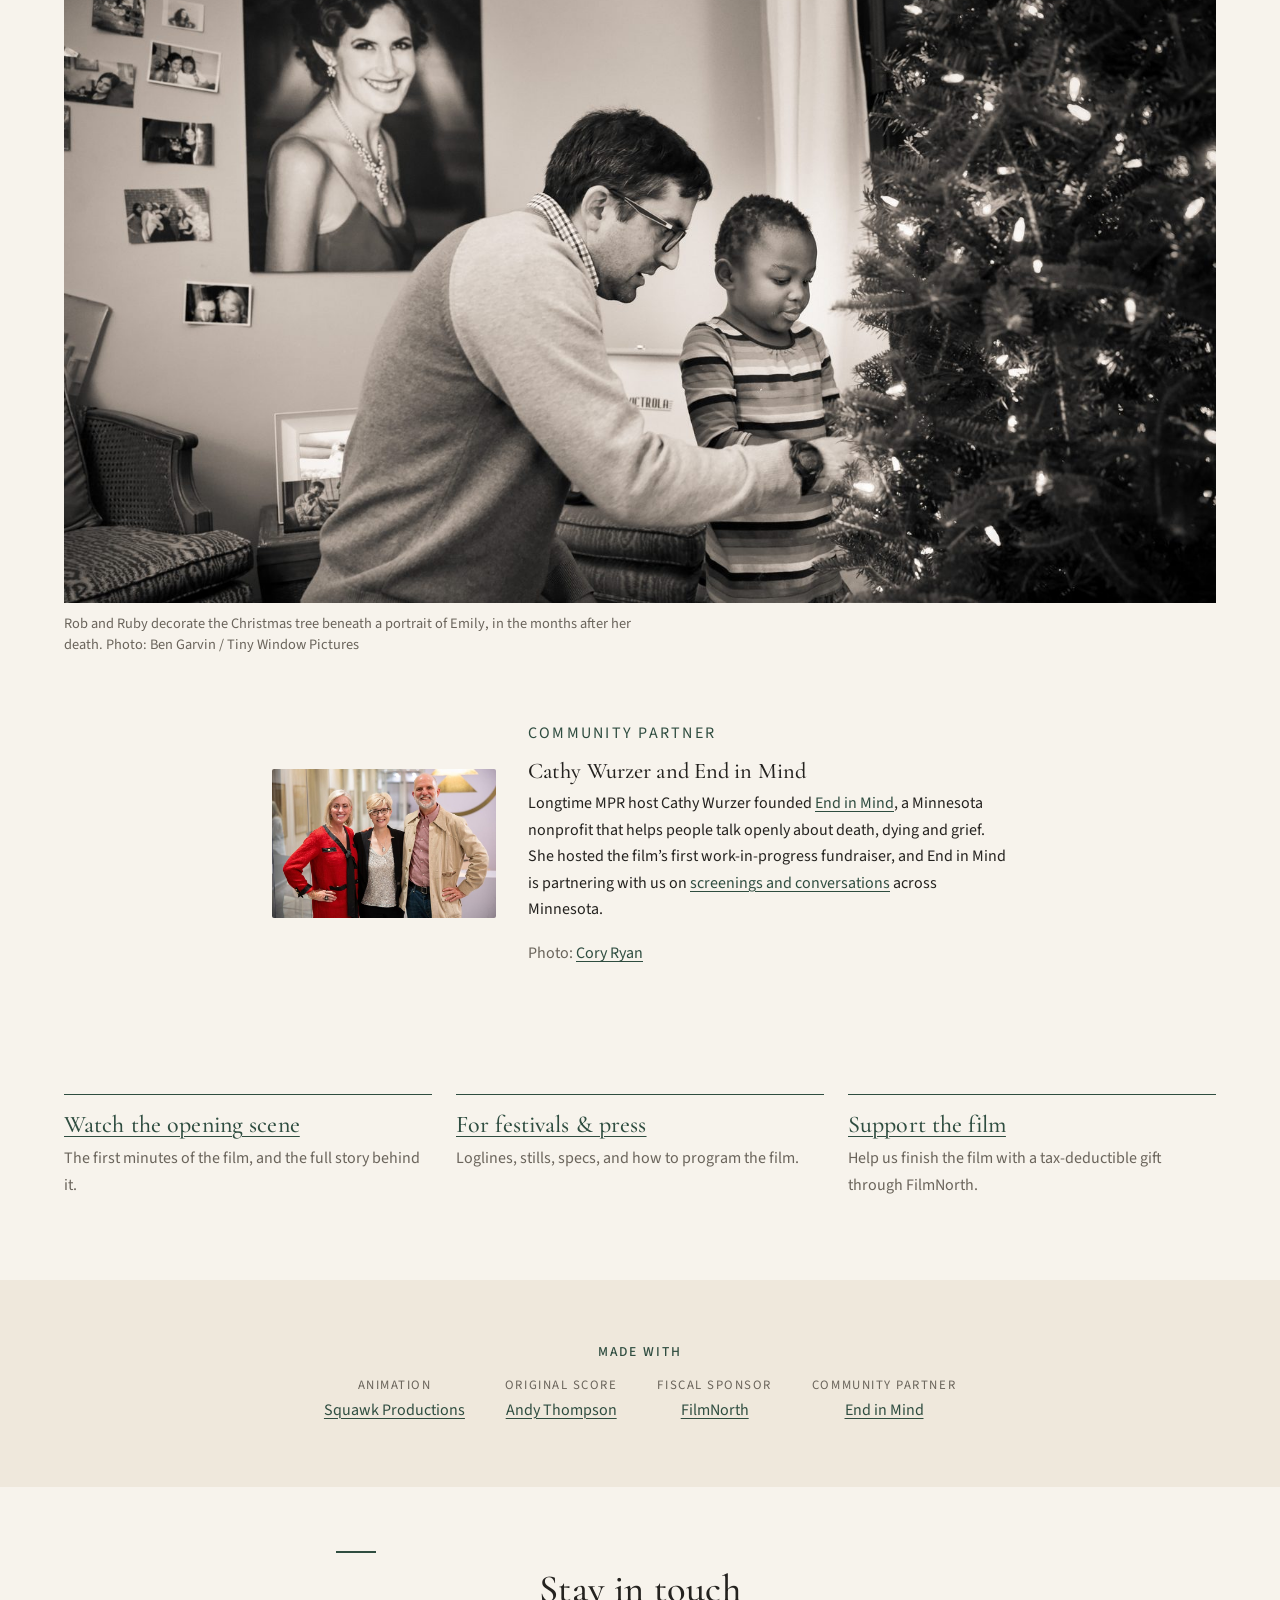
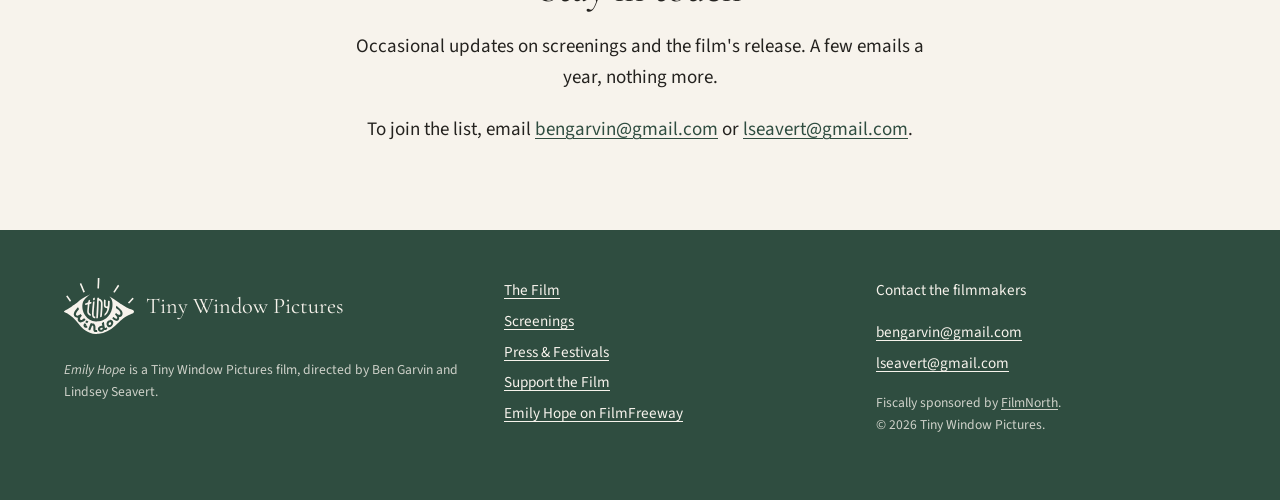
==== commit 3a793cb2: "Add files via upload" ====
--- a/index.html
+++ b/index.html
@@ -2,6 +2,9 @@
 <html lang="en">
 <head>
   <meta charset="utf-8">
+  <!-- Google Analytics (Emily Hope website) -->
+  <script async src="https://www.googletagmanager.com/gtag/js?id=G-E8V0E00K4C"></script>
+  <script>window.dataLayer=window.dataLayer||[];function gtag(){dataLayer.push(arguments);}gtag('js',new Date());gtag('config','G-E8V0E00K4C');</script>
   <meta name="viewport" content="width=device-width, initial-scale=1">
   <title>Emily Hope | A Documentary About Motherhood, Terminal Illness and Telling the Truth</title>
   <meta name="description" content="Emily Hope is an intimate vérité documentary about a Minneapolis mother preparing her young adopted daughter for a life without her. By Ben Garvin and Lindsey Seavert, with community partner Cathy Wurzer and End in Mind.">
--- a/css/style.css
+++ b/css/style.css
@@ -189,3 +189,26 @@
 
 /* ---------- Content note ---------- */
 .note { font-size: 0.95rem; color: var(--muted); border-left: 2px solid var(--line); padding-left: 1rem; margin-top: 1.5rem; }
+
+/* ---------- Green quote band (home) ---------- */
+.band { background: var(--accent); color: var(--accent-ink); }
+.band a { color: var(--accent-ink); }
+.quote-row { max-width: 64rem; margin: 0 auto; display: grid; gap: 2rem; grid-template-columns: 1fr; align-items: center; }
+@media (min-width: 52rem) { .quote-row { grid-template-columns: 2fr 3fr; gap: 3.5rem; } }
+.band figcaption { color: rgba(247, 243, 236, 0.75); }
+.band .pull { text-align: left; margin: 0; }
+.band .pull cite { color: rgba(247, 243, 236, 0.8); }
+@media (max-width: 51.99rem) { .band .pull { text-align: center; } }
+
+/* ---------- Small photo floated beside text ---------- */
+.float-photo { width: 10rem; float: right; margin: 0.4rem 0 1rem 1.75rem; }
+@media (min-width: 48rem) { .float-photo { width: 13rem; margin-right: -4rem; } }
+.float-photo img { border-radius: 2px; }
+.float-photo figcaption { font-size: 0.8rem; }
+.prose::after { content: ""; display: block; clear: both; }
+
+/* ---------- Credits line + green accents ---------- */
+.credits-line { font-size: 1rem; letter-spacing: 0.02em; margin-bottom: 0.4rem; }
+.prose:not(.center) > h2::before, .prose > figure + h2::before { content: ""; display: block; width: 2.5rem; height: 2px; background: var(--accent); margin-bottom: 0.9rem; }
+.door { border-top-color: var(--accent); }
+.eyebrow { color: var(--accent); }
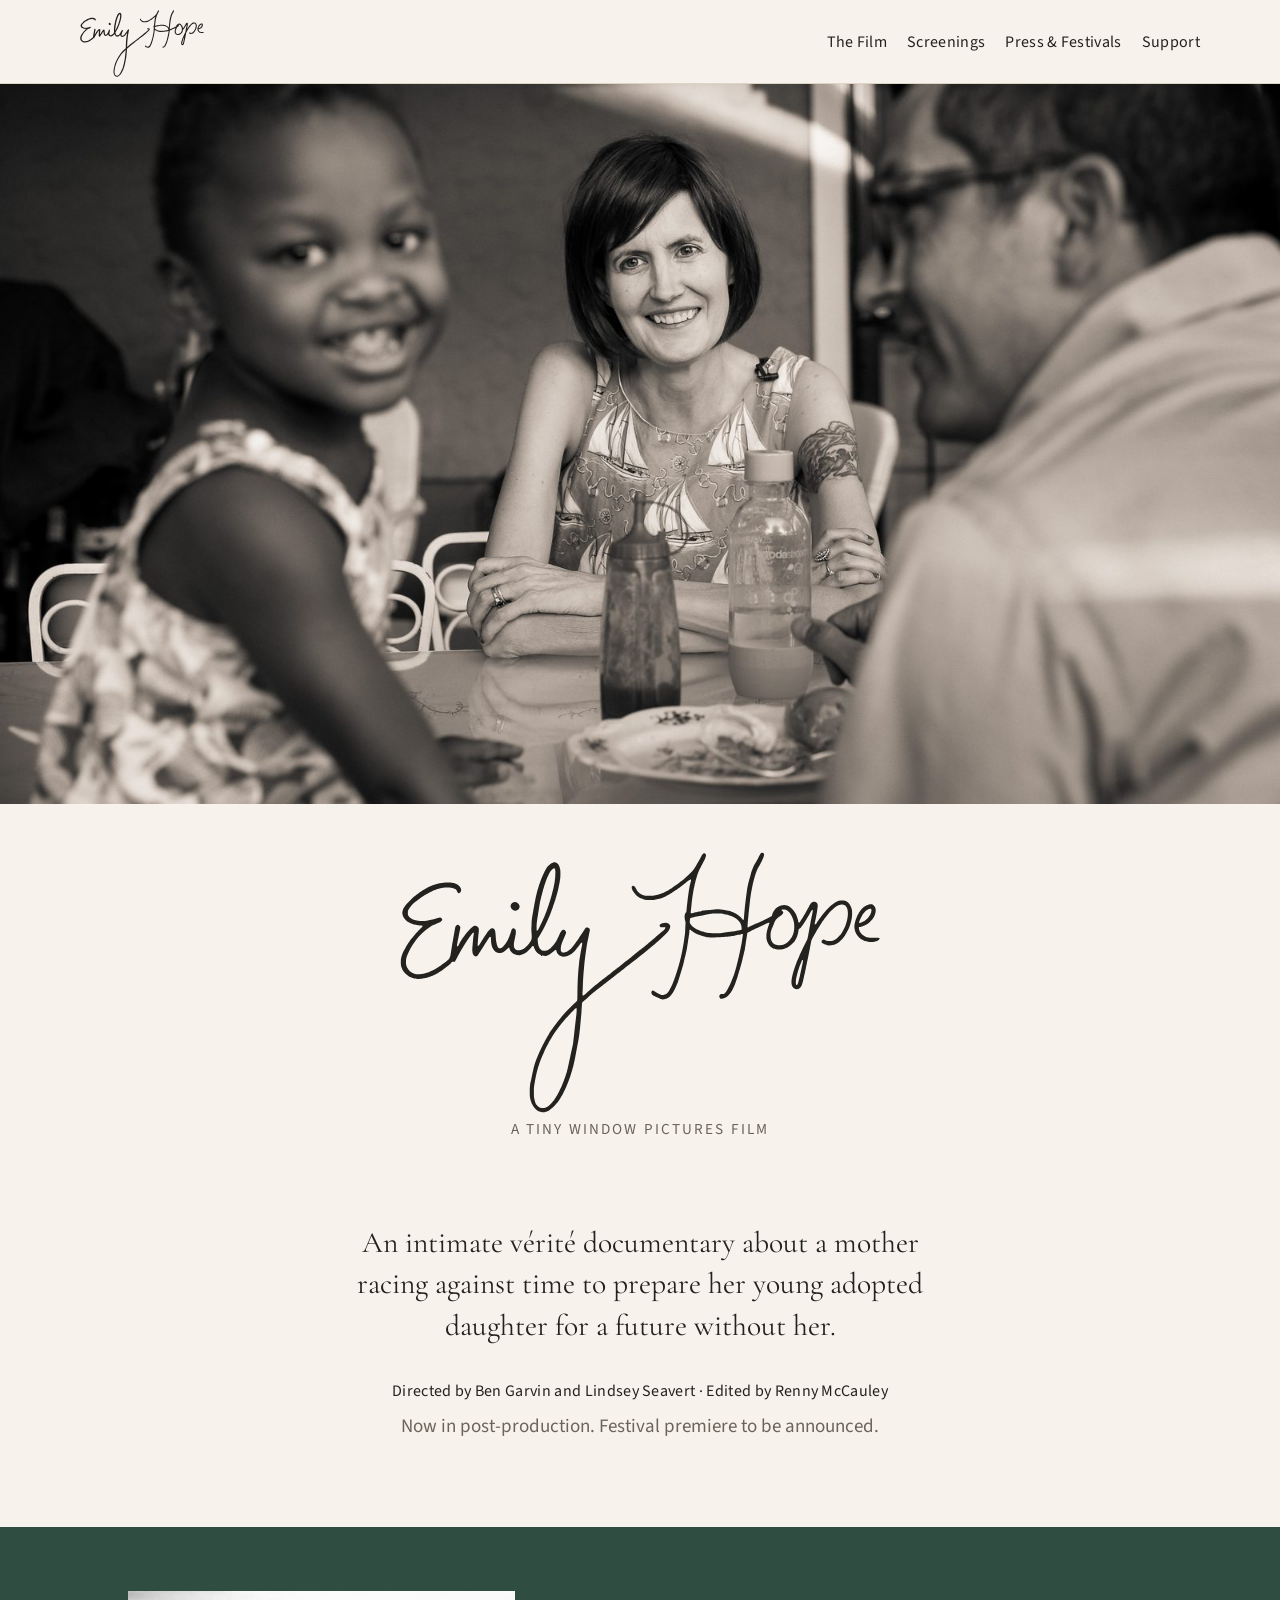
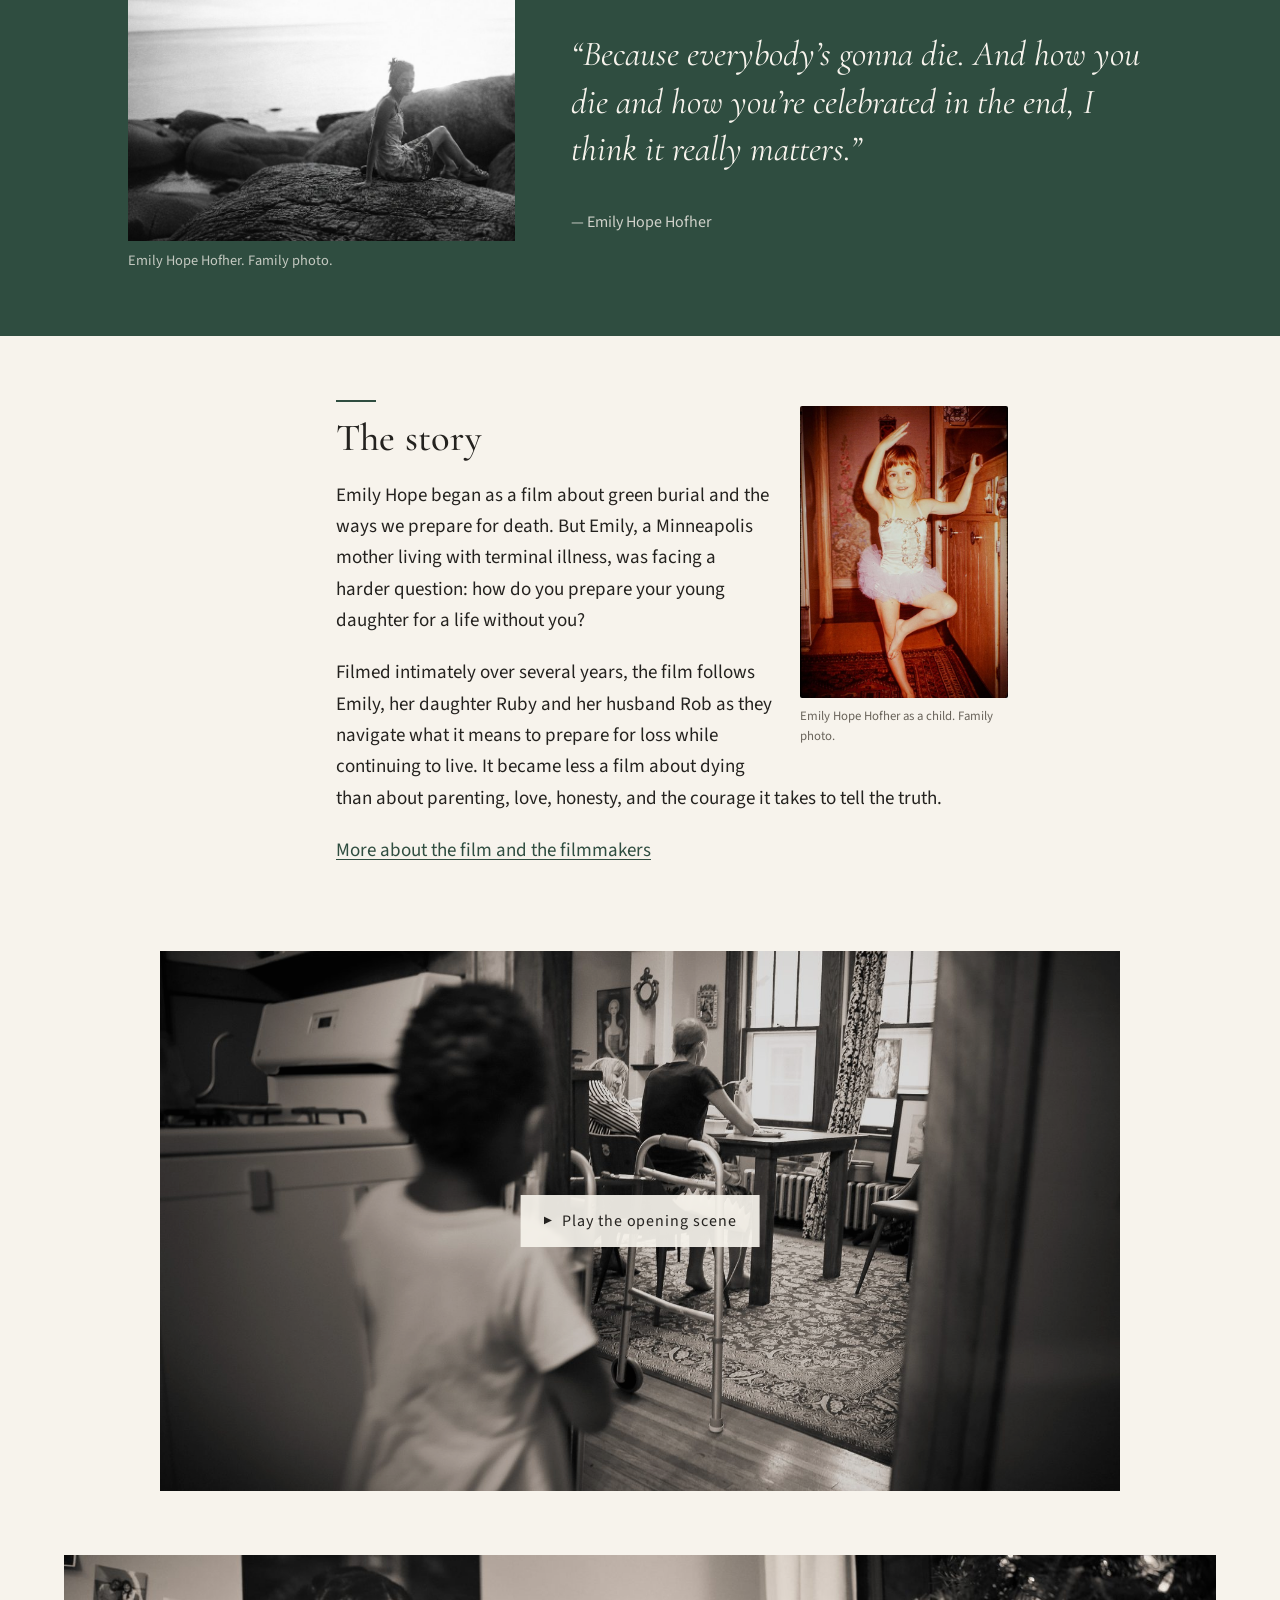
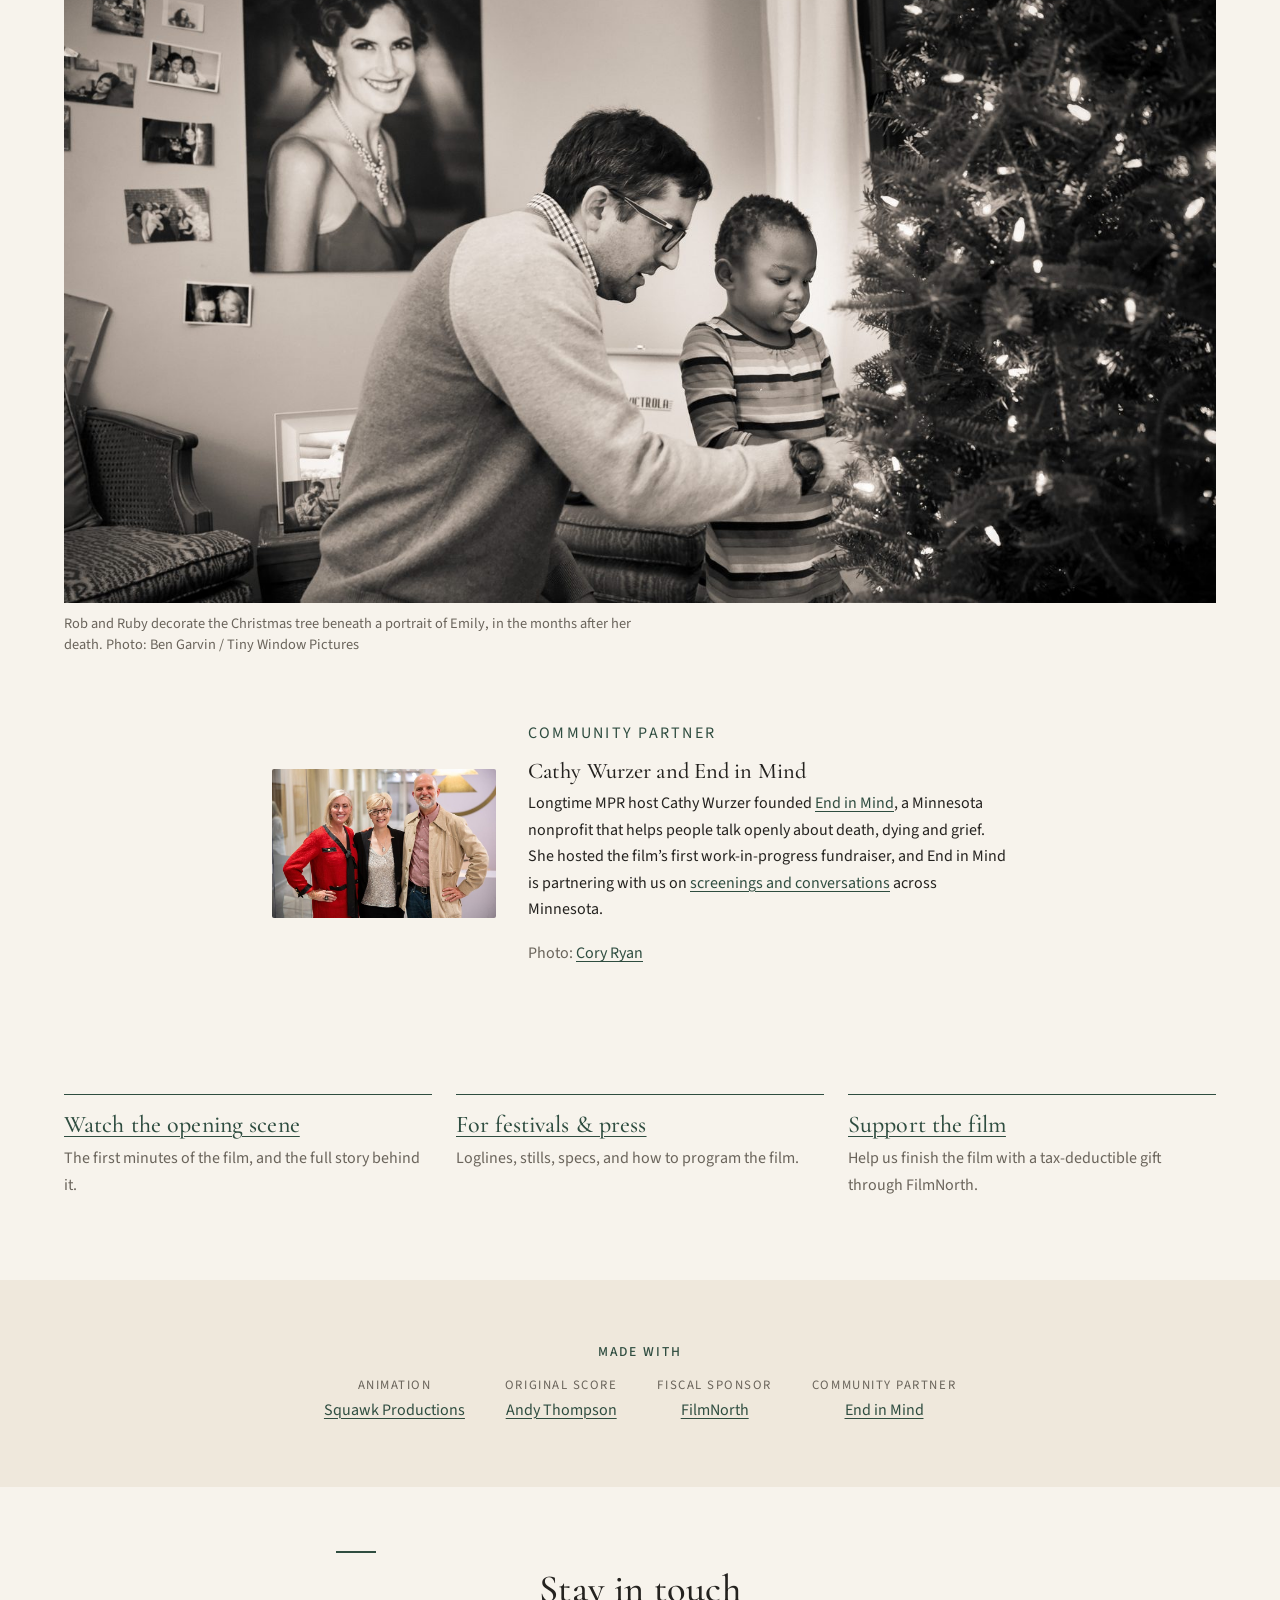
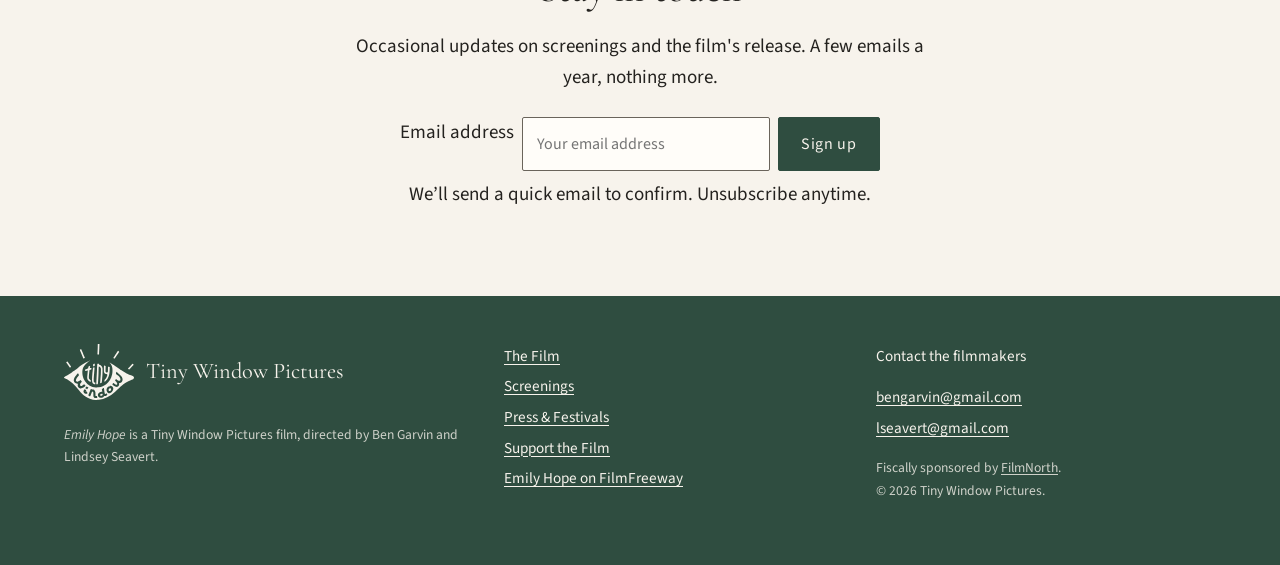
==== commit a2c15dae: "Add files via upload" ====
--- a/index.html
+++ b/index.html
@@ -258,8 +258,14 @@
       <div class="prose">
         <h2 id="updates">Stay in touch</h2>
         <p>Occasional updates on screenings and the film's release. A few emails a year, nothing more.</p>
-        <!-- EMAIL SIGNUP: replace this button with the Kit (or Buttondown) embed form when the account is set up. -->
-        <p>To join the list, email <a href="mailto:bengarvin@gmail.com">bengarvin@gmail.com</a> or <a href="mailto:lseavert@gmail.com">lseavert@gmail.com</a>.</p>
+        <!-- EMAIL SIGNUP: posts to Kit form 10171319 ("Emily Hope updates"). Kit sends a confirmation email,
+             then redirects to /thanks/ and, after confirming, /thanks/confirmed/. -->
+        <form class="signup" action="https://app.kit.com/forms/10171319/subscriptions" method="post">
+          <label for="email-signup" class="visually-hidden">Email address</label>
+          <input id="email-signup" type="email" name="email_address" placeholder="Your email address" autocomplete="email" required>
+          <button class="btn" type="submit">Sign up</button>
+          <p class="signup-note">We&rsquo;ll send a quick email to confirm. Unsubscribe anytime.</p>
+        </form>
       </div>
     </section>
   </main>
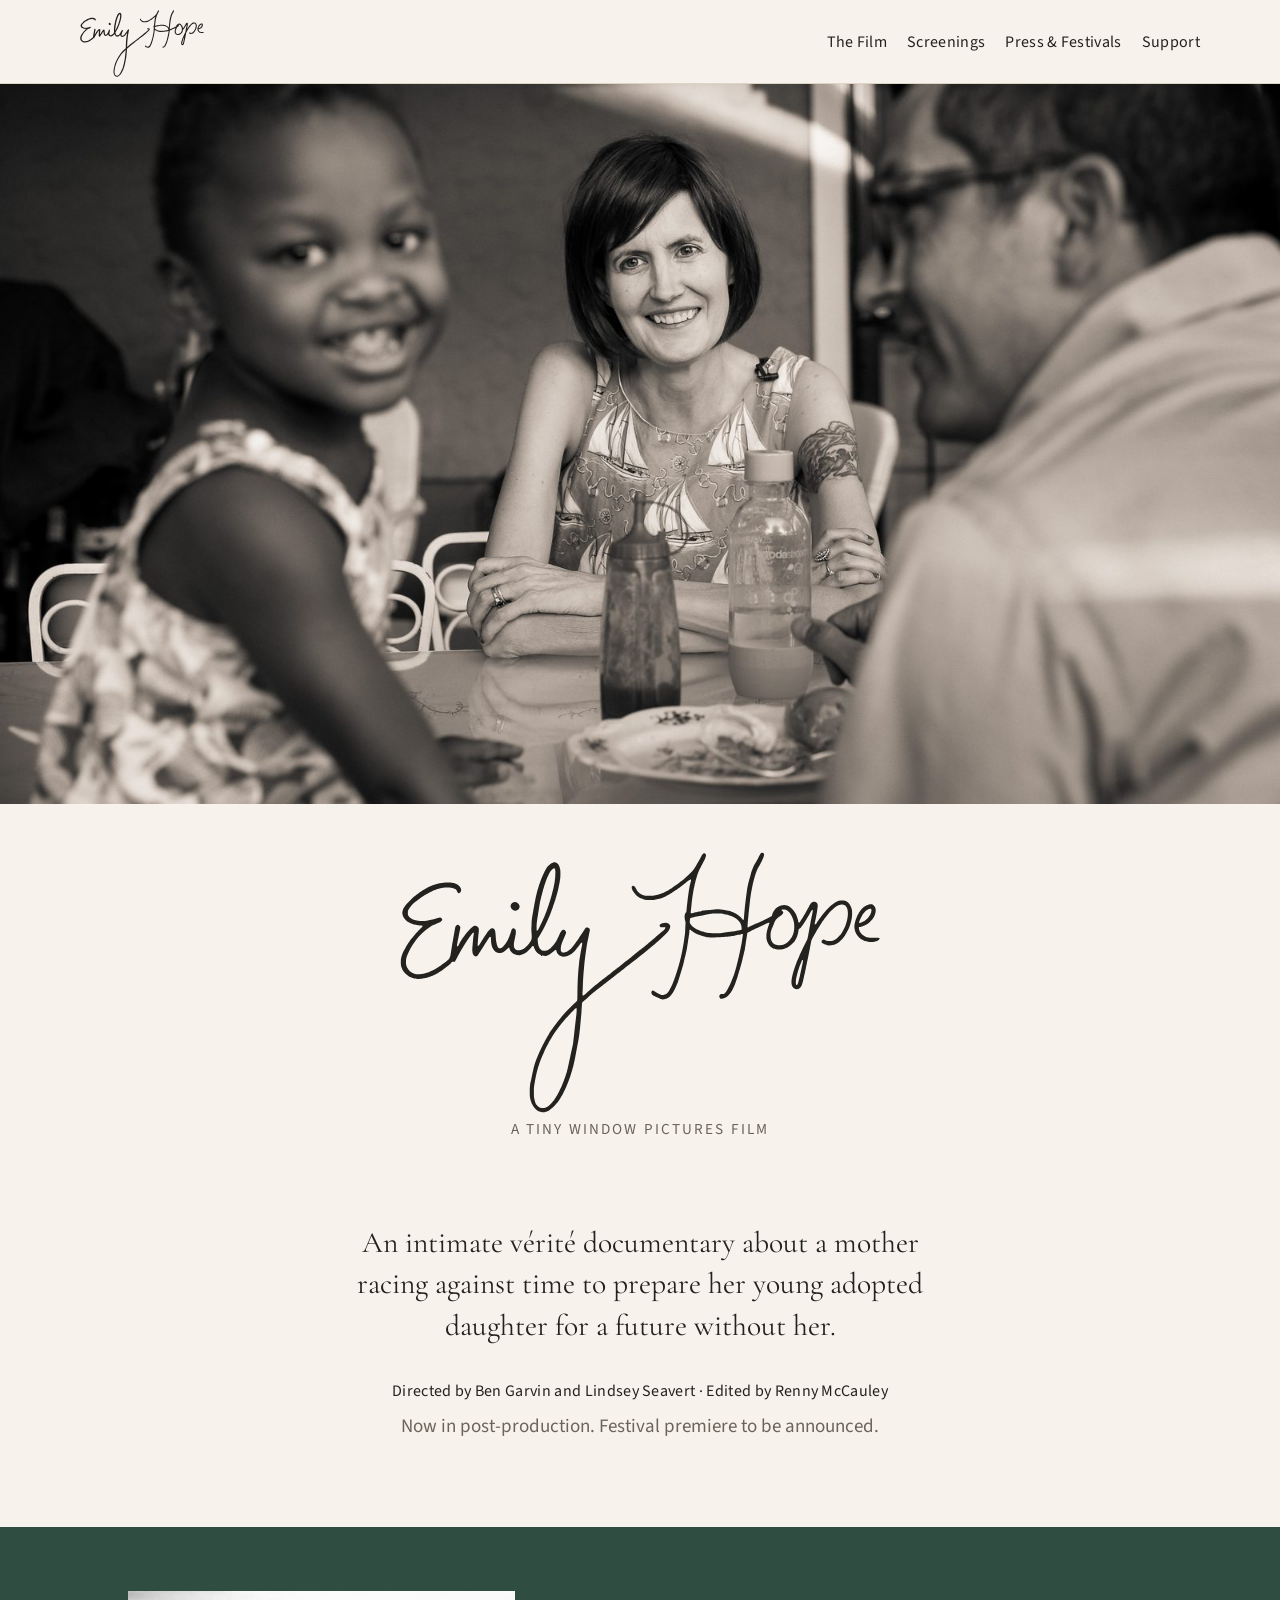
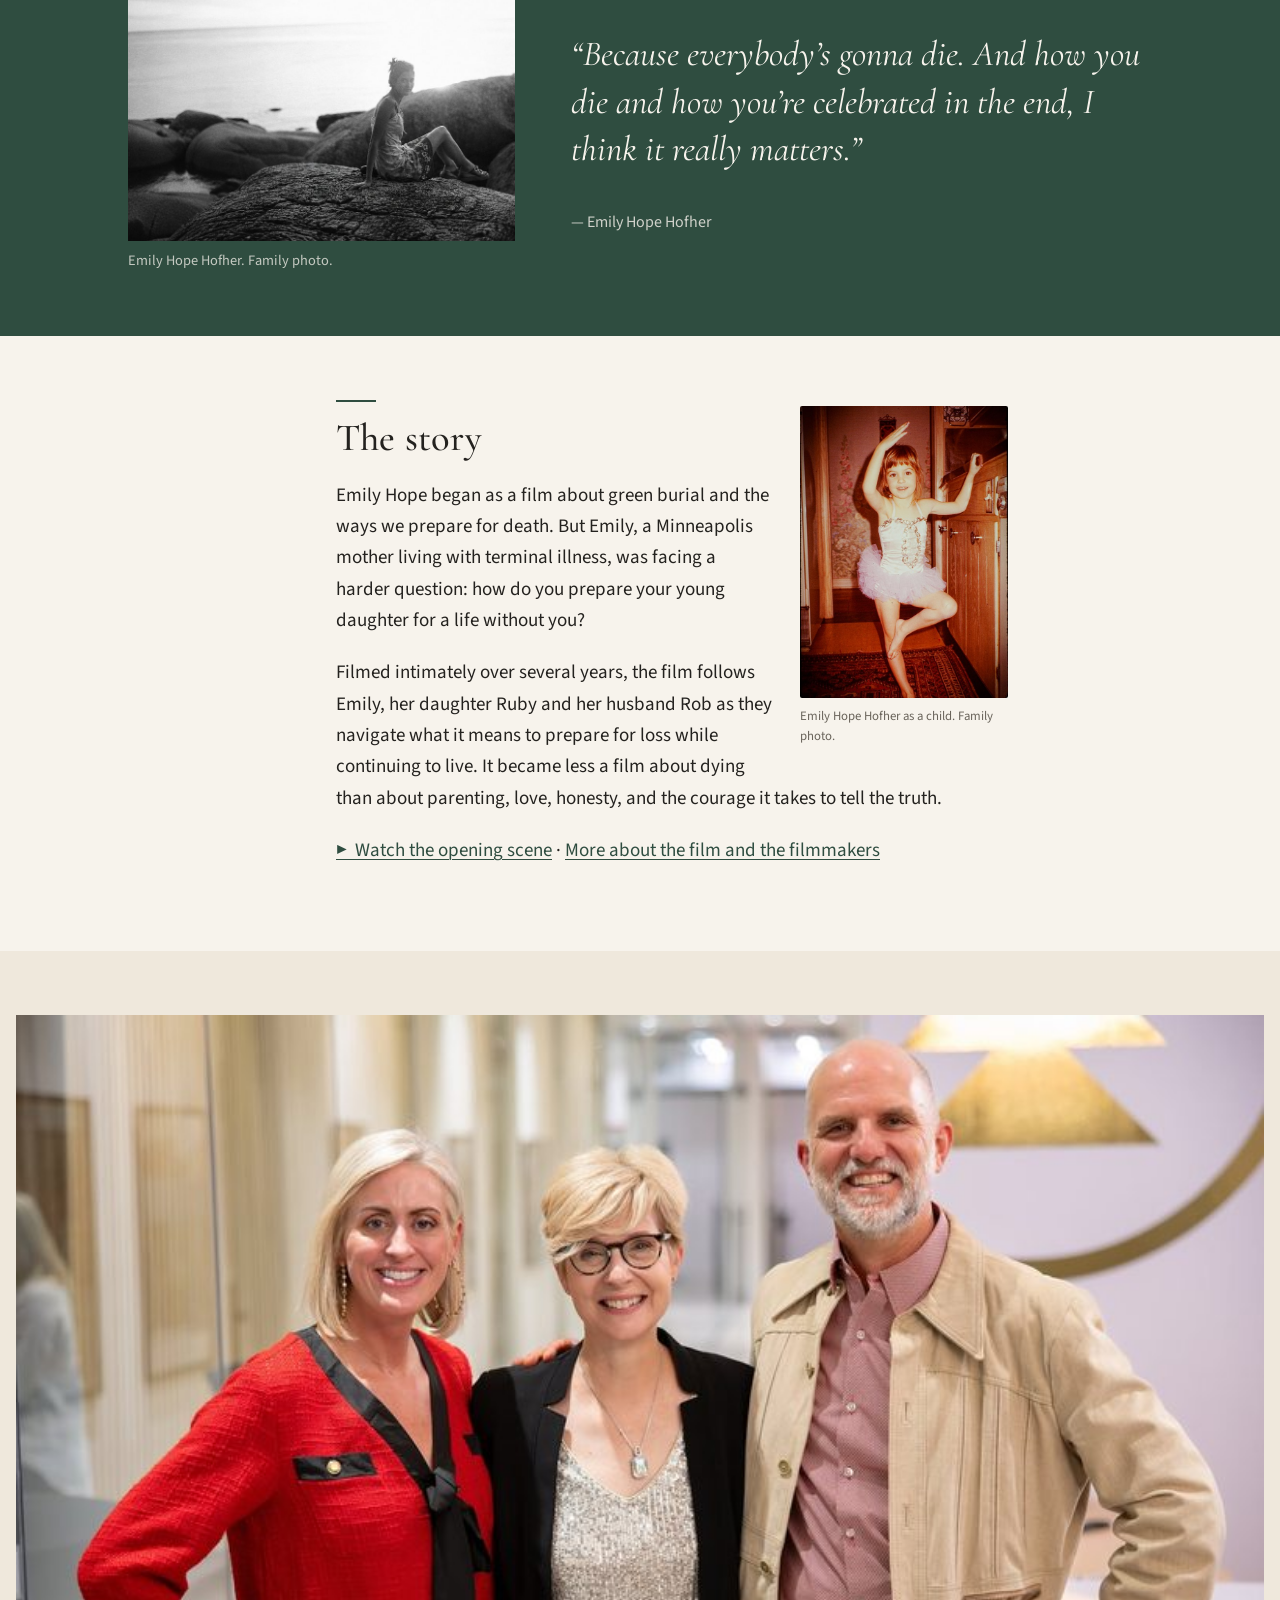
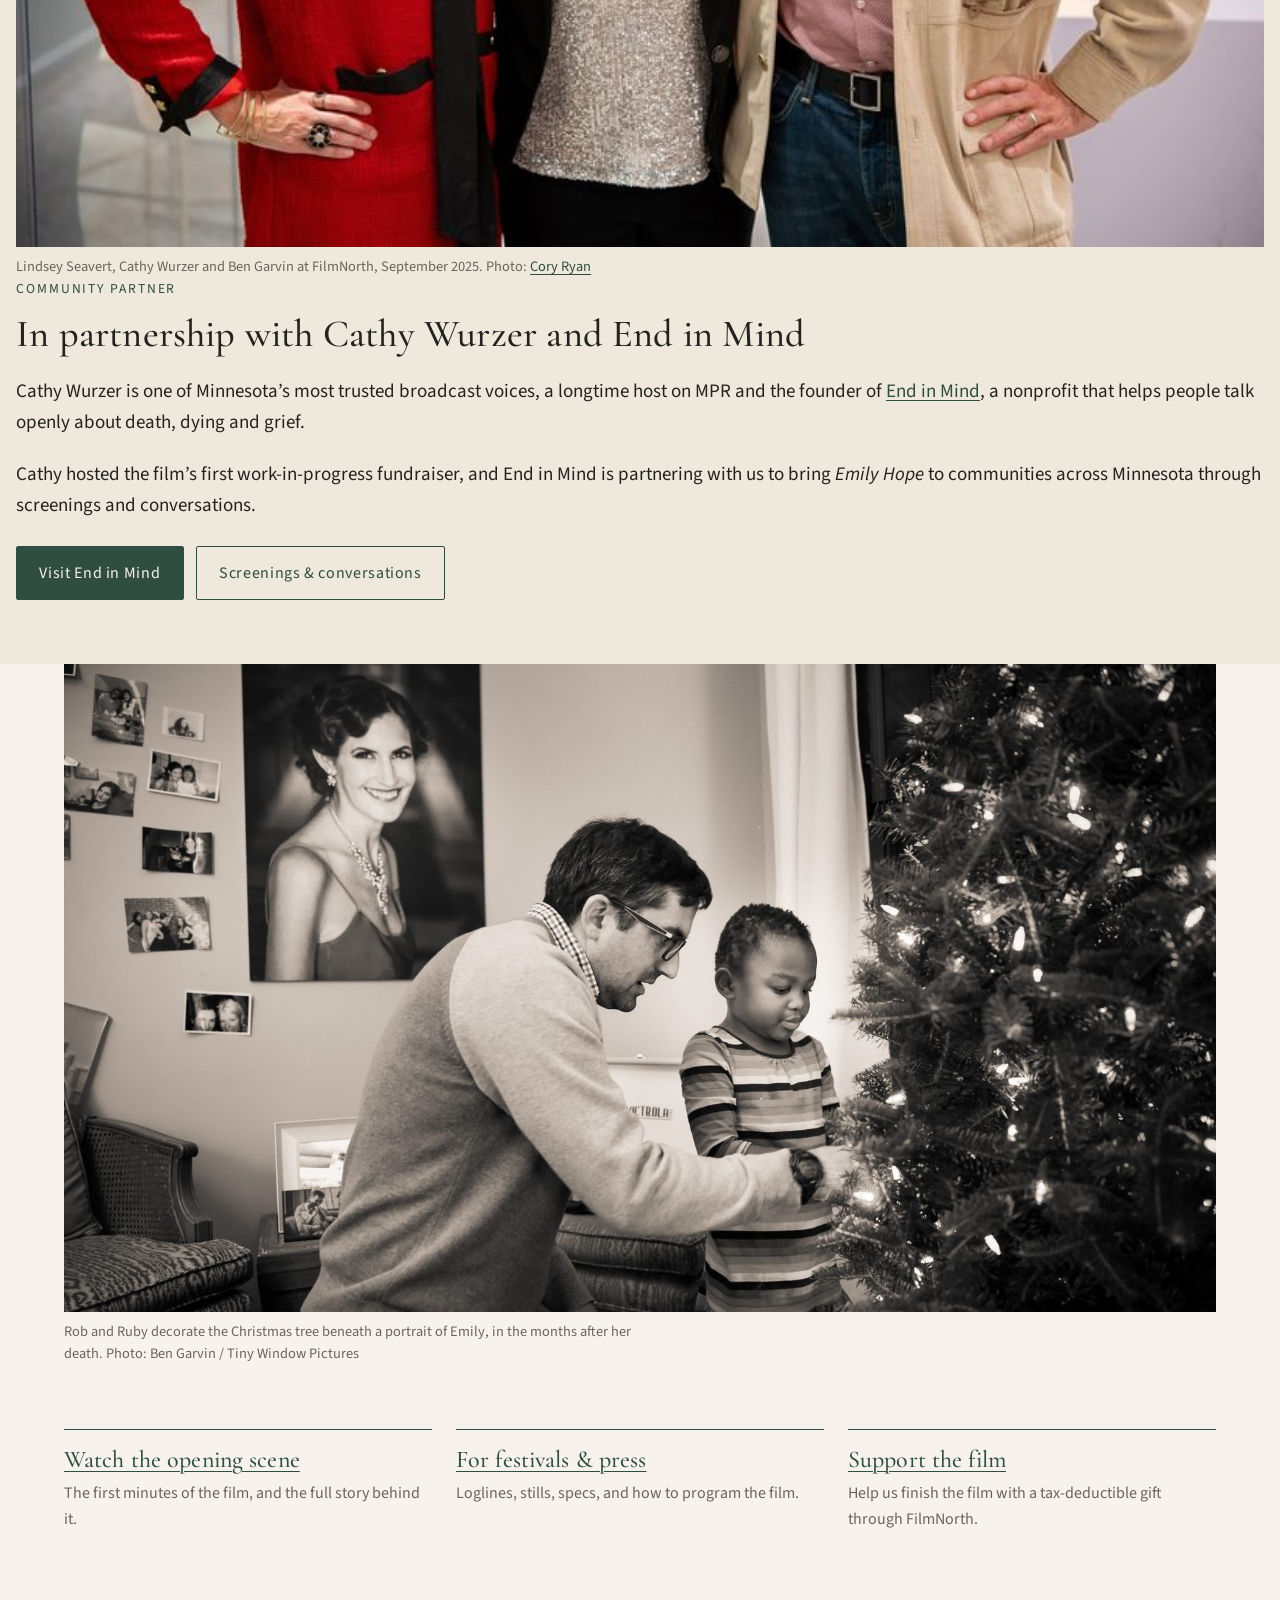
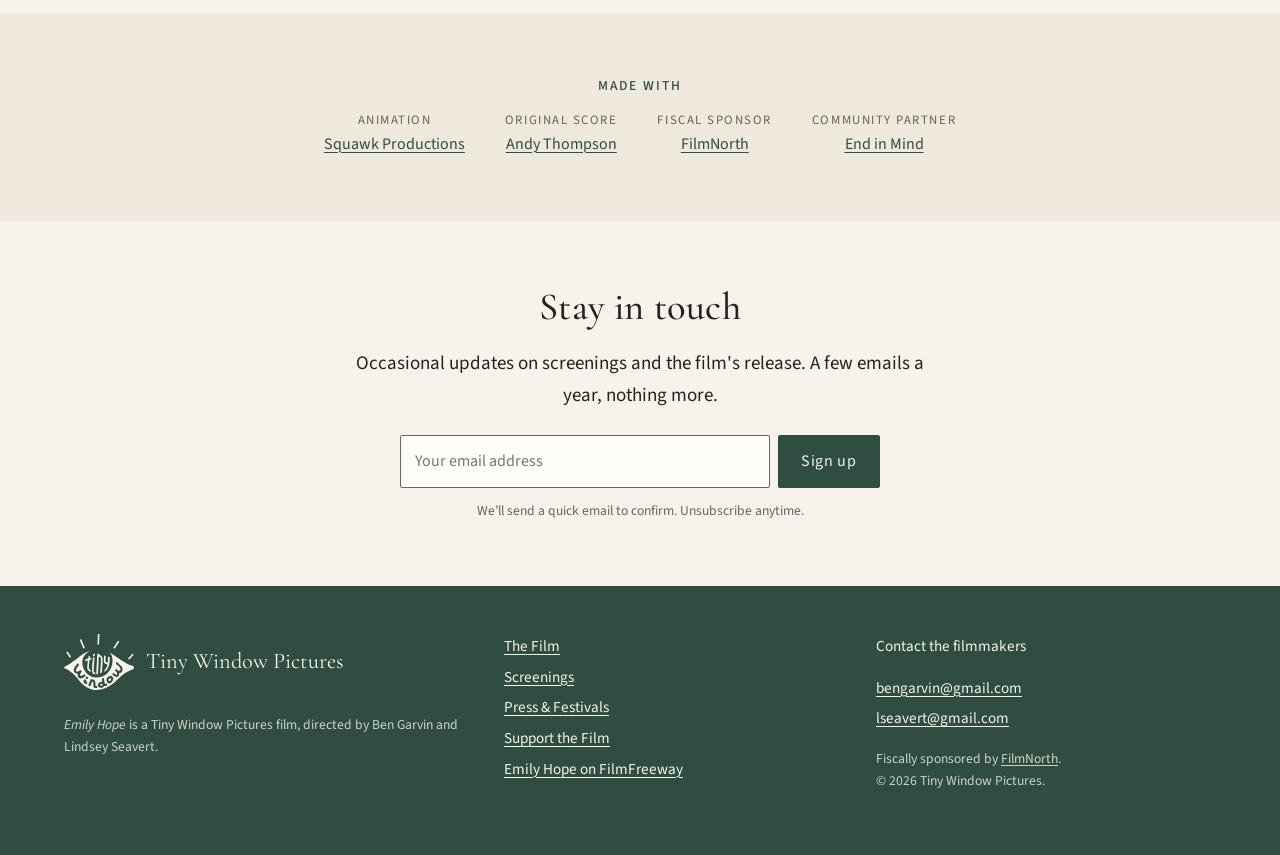
==== commit eee9c869: "Add files via upload" ====
--- a/index.html
+++ b/index.html
@@ -184,30 +184,26 @@
         <h2 id="story">The story</h2>
         <p>Emily Hope began as a film about green burial and the ways we prepare for death. But Emily, a Minneapolis mother living with terminal illness, was facing a harder question: how do you prepare your young daughter for a life without you?</p>
         <p>Filmed intimately over several years, the film follows Emily, her daughter Ruby and her husband Rob as they navigate what it means to prepare for loss while continuing to live. It became less a film about dying than about parenting, love, honesty, and the courage it takes to tell the truth.</p>
-        <p><a href="film/">More about the film and the filmmakers</a></p>
-      </div>
-    </section>
-
-    <section class="section" aria-label="Opening scene" style="padding-top:0">
-    <div class="video" id="watch">
-      <button type="button" data-vimeo="1108676259" aria-label="Play the working opening scene of Emily Hope (loads a Vimeo player)">
-        <img src="img/stills/emily-hope-02-ruby-in-doorway-1600.jpg" srcset="img/stills/emily-hope-02-ruby-in-doorway-800.jpg 800w, img/stills/emily-hope-02-ruby-in-doorway-1600.jpg 1600w, img/stills/emily-hope-02-ruby-in-doorway-2400.jpg 2400w" sizes="(min-width: 60rem) 60rem, 100vw" width="1600" height="900" alt="" loading="lazy" decoding="async">
-        <span>&#9654;&nbsp; Play the opening scene</span>
-      </button>
-    </div>
-    <script>
-      // Click-to-play: the Vimeo player only loads when someone presses play, which keeps the page fast.
-      document.querySelectorAll('[data-vimeo]').forEach(function (b) {
-        b.addEventListener('click', function () {
-          var f = document.createElement('iframe');
-          f.src = 'https://player.vimeo.com/video/' + b.dataset.vimeo + '?autoplay=1&dnt=1';
-          f.title = 'Emily Hope, working opening scene';
-          f.allow = 'autoplay; fullscreen; picture-in-picture';
-          f.allowFullscreen = true;
-          b.replaceWith(f);
-        });
-      });
-    </script>
+        <p class="story-links"><a class="play-link" href="film/#watch" data-vimeo-modal="1108676259">&#9654;&nbsp; Watch the opening scene</a> <span aria-hidden="true">&middot;</span> <a href="film/">More about the film and the filmmakers</a></p>
+      </div>
+    </section>
+
+    <section class="section alt" aria-labelledby="eim">
+      <div class="feature">
+        <figure>
+          <a href="img/events/cathy-wurzer-lindsey-seavert-ben-garvin-1600.jpg"><img src="img/events/cathy-wurzer-lindsey-seavert-ben-garvin-1600.jpg" srcset="img/events/cathy-wurzer-lindsey-seavert-ben-garvin-800.jpg 800w, img/events/cathy-wurzer-lindsey-seavert-ben-garvin-1600.jpg 1600w" sizes="(min-width: 52rem) 34rem, 100vw" width="1600" height="1066" alt="Cathy Wurzer stands between filmmakers Lindsey Seavert and Ben Garvin at FilmNorth in St. Paul, September 2025." loading="lazy" decoding="async"></a>
+          <figcaption>Lindsey Seavert, Cathy Wurzer and Ben Garvin at FilmNorth, September 2025. Photo: <a href="https://www.ctryan.com/">Cory Ryan</a></figcaption>
+        </figure>
+        <div>
+          <p class="eyebrow">Community partner</p>
+          <h2 id="eim">In partnership with Cathy Wurzer and End in Mind</h2>
+          <p>Cathy Wurzer is one of Minnesota&rsquo;s most trusted broadcast voices, a longtime host on MPR and the founder of <a href="https://www.endinmindproject.org/">End in Mind</a>, a nonprofit that helps people talk openly about death, dying and grief.</p>
+          <p>Cathy hosted the film&rsquo;s first work-in-progress fundraiser, and End in Mind is partnering with us to bring <em>Emily Hope</em> to communities across Minnesota through screenings and conversations.</p>
+          <!-- CATHY QUOTE: when approved, add here:
+          <blockquote class="feature-quote"><p>&ldquo;Quote text.&rdquo;</p><cite>&mdash; Cathy Wurzer, founder, End in Mind</cite></blockquote> -->
+          <div class="btn-row"><a class="btn" href="https://www.endinmindproject.org/">Visit End in Mind</a> <a class="btn ghost" href="screenings/">Screenings &amp; conversations</a></div>
+        </div>
+      </div>
     </section>
 
     <figure class="figure-wide">
@@ -215,22 +211,11 @@
       <figcaption>Rob and Ruby decorate the Christmas tree beneath a portrait of Emily, in the months after her death. Photo: Ben Garvin / Tiny Window Pictures</figcaption>
     </figure>
 
-    <section class="section" aria-labelledby="eim">
-      <div class="partner-row">
-        <a class="thumb" href="img/events/cathy-wurzer-lindsey-seavert-ben-garvin-1600.jpg"><img src="img/events/cathy-wurzer-lindsey-seavert-ben-garvin-1600.jpg" srcset="img/events/cathy-wurzer-lindsey-seavert-ben-garvin-800.jpg 800w, img/events/cathy-wurzer-lindsey-seavert-ben-garvin-1600.jpg 1600w" sizes="14rem" width="1600" height="1066" alt="Cathy Wurzer stands between filmmakers Lindsey Seavert and Ben Garvin at FilmNorth in St. Paul, September 2025." loading="lazy" decoding="async"></a>
-        <div>
-          <p class="eyebrow">Community partner</p>
-          <h3 id="eim">Cathy Wurzer and End in Mind</h3>
-          <p>Longtime MPR host Cathy Wurzer founded <a href="https://www.endinmindproject.org/">End in Mind</a>, a Minnesota nonprofit that helps people talk openly about death, dying and grief. She hosted the film&rsquo;s first work-in-progress fundraiser, and End in Mind is partnering with us on <a href="screenings/">screenings and conversations</a> across Minnesota.</p>
-          <p class="credit-line">Photo: <a href="https://www.ctryan.com/">Cory Ryan</a></p>
-        </div>
-      </div>
-    </section>
 
     <section class="section" aria-label="Find your way">
       <div class="doors">
         <div class="door">
-          <h3><a href="film/#watch">Watch the opening scene</a></h3>
+          <h3><a href="film/#watch" data-vimeo-modal="1108676259">Watch the opening scene</a></h3>
           <p>The first minutes of the film, and the full story behind it.</p>
         </div>
         <div class="door">
@@ -253,6 +238,29 @@
         <li><span>Community partner</span><a href="https://www.endinmindproject.org/">End in Mind</a></li>
       </ul>
     </section>
+
+    <div class="modal" id="video-modal" hidden>
+      <div class="modal-inner" role="dialog" aria-modal="true" aria-label="Emily Hope, working opening scene">
+        <button type="button" class="modal-close" aria-label="Close video">&times;</button>
+        <div class="modal-frame"></div>
+      </div>
+    </div>
+    <script>
+      // "Watch the opening scene": opens the Vimeo player large over the page. Falls back to The Film page without JavaScript.
+      (function () {
+        var m = document.getElementById('video-modal'), frame = m.querySelector('.modal-frame'), last;
+        function close() { frame.innerHTML = ''; m.hidden = true; document.body.style.overflow = ''; if (last) last.focus(); }
+        document.querySelectorAll('[data-vimeo-modal]').forEach(function (a) {
+          a.addEventListener('click', function (e) {
+            e.preventDefault(); last = a;
+            frame.innerHTML = '<iframe src="https://player.vimeo.com/video/' + a.dataset.vimeoModal + '?autoplay=1&dnt=1" title="Emily Hope, working opening scene" allow="autoplay; fullscreen; picture-in-picture" allowfullscreen></iframe>';
+            m.hidden = false; document.body.style.overflow = 'hidden'; m.querySelector('.modal-close').focus();
+          });
+        });
+        m.addEventListener('click', function (e) { if (e.target === m || e.target.classList.contains('modal-close')) close(); });
+        document.addEventListener('keydown', function (e) { if (e.key === 'Escape' && !m.hidden) close(); });
+      })();
+    </script>
 
     <section class="section center" aria-labelledby="updates">
       <div class="prose">
--- a/css/style.css
+++ b/css/style.css
@@ -150,7 +150,7 @@
   flex: 1 1 14rem; font: inherit; font-size: 1rem; padding: 0.75rem 0.9rem; border: 1px solid var(--muted); background: #fffdf9; color: var(--ink); border-radius: 2px;
 }
 .signup button { font: inherit; font-size: 1rem; cursor: pointer; }
-.signup .note { flex-basis: 100%; font-size: 0.85rem; color: var(--muted); margin: 0.25rem 0 0; }
+.signup .signup-note { flex-basis: 100%; font-size: 0.85rem; color: var(--muted); margin: 0.25rem 0 0; }
 
 /* ---------- Partners ---------- */
 .partners { display: flex; flex-wrap: wrap; justify-content: center; gap: 0.5rem 2.5rem; list-style: none; padding: 0; margin: 1rem 0 0; font-size: 1rem; }
@@ -209,6 +209,8 @@
 
 /* ---------- Credits line + green accents ---------- */
 .credits-line { font-size: 1rem; letter-spacing: 0.02em; margin-bottom: 0.4rem; }
-.prose:not(.center) > h2::before, .prose > figure + h2::before { content: ""; display: block; width: 2.5rem; height: 2px; background: var(--accent); margin-bottom: 0.9rem; }
+.section:not(.center) .prose:not(.center) > h2::before, .section:not(.center) .prose > figure + h2::before { content: ""; display: block; width: 2.5rem; height: 2px; background: var(--accent); margin-bottom: 0.9rem; }
 .door { border-top-color: var(--accent); }
 .eyebrow { color: var(--accent); }
+.visually-hidden { position: absolute; width: 1px; height: 1px; overflow: hidden; clip: rect(0 0 0 0); white-space: nowrap; }
+.signup .btn { padding: 0.75rem 1.4rem; }
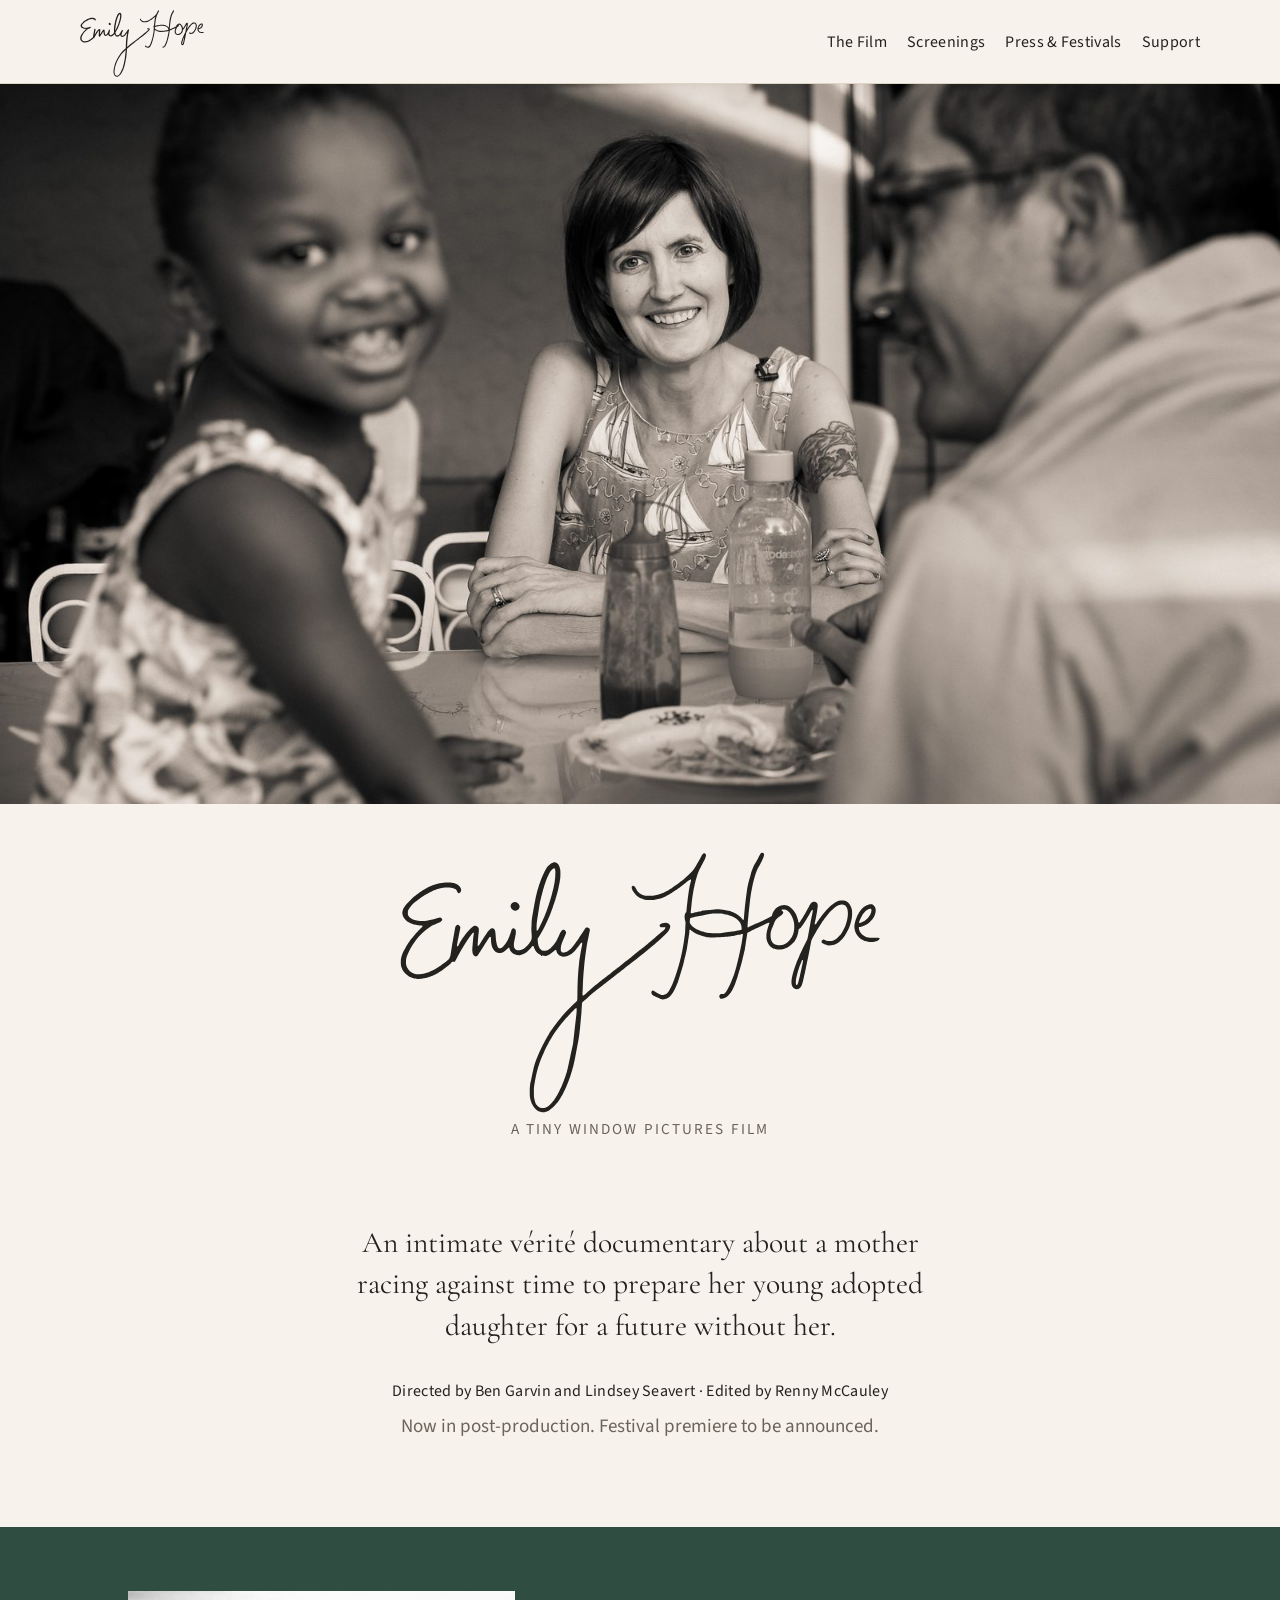
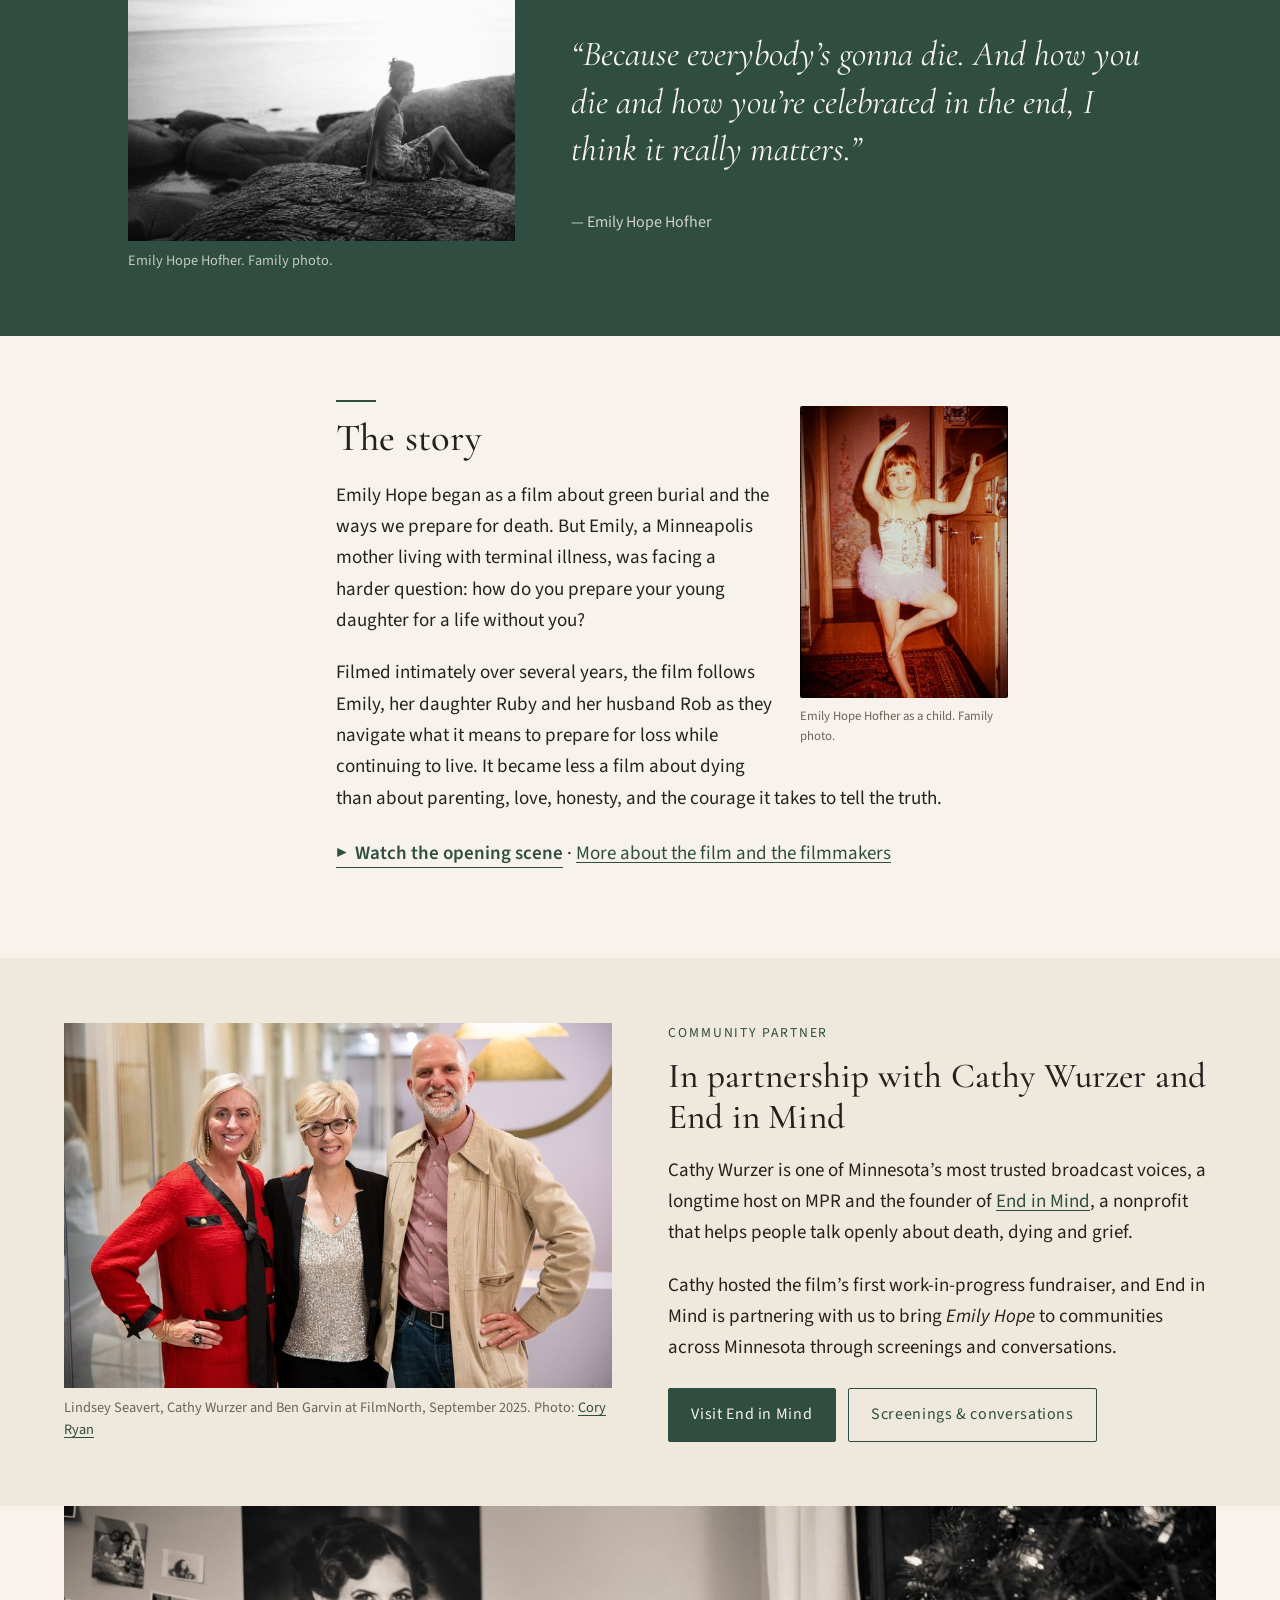
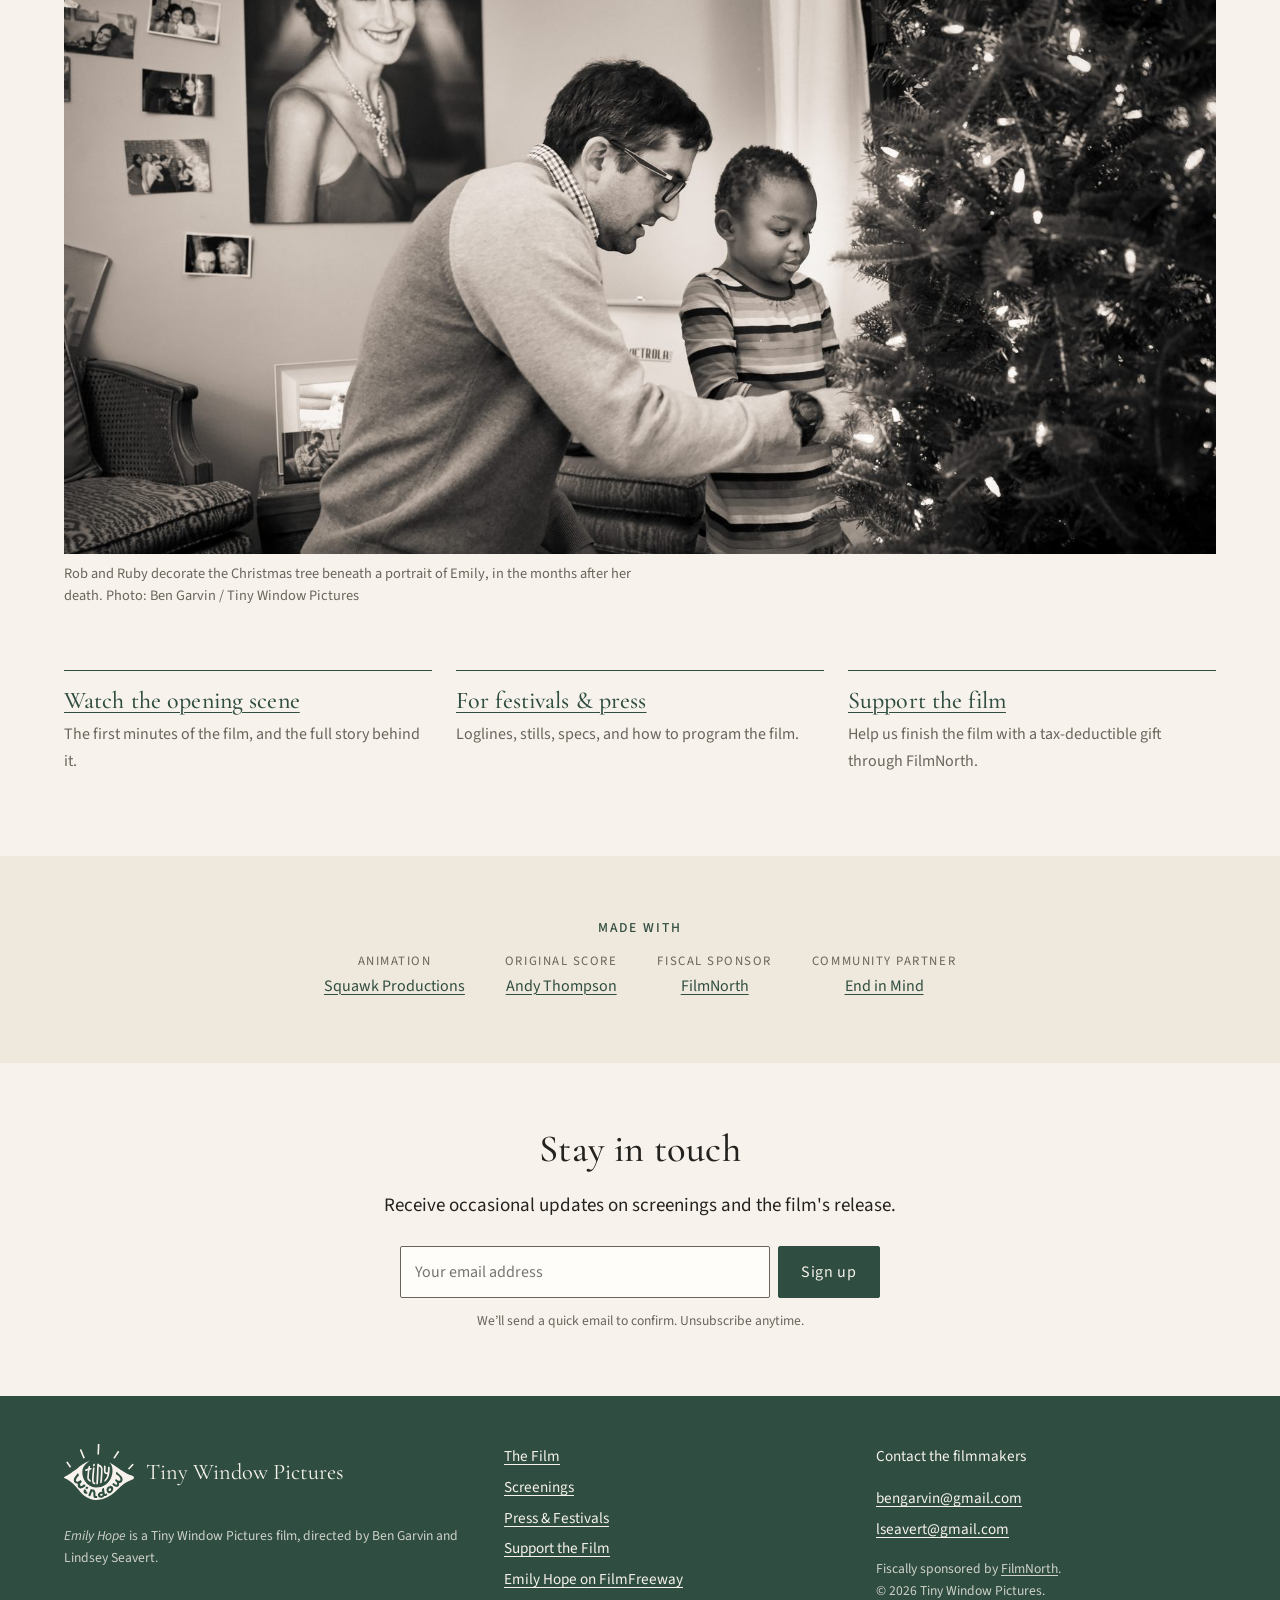
==== commit 137583c2: "Add files via upload" ====
--- a/index.html
+++ b/index.html
@@ -265,7 +265,7 @@
     <section class="section center" aria-labelledby="updates">
       <div class="prose">
         <h2 id="updates">Stay in touch</h2>
-        <p>Occasional updates on screenings and the film's release. A few emails a year, nothing more.</p>
+        <p>Receive occasional updates on screenings and the film's release.</p>
         <!-- EMAIL SIGNUP: posts to Kit form 10171319 ("Emily Hope updates"). Kit sends a confirmation email,
              then redirects to /thanks/ and, after confirming, /thanks/confirmed/. -->
         <form class="signup" action="https://app.kit.com/forms/10171319/subscriptions" method="post">
--- a/css/style.css
+++ b/css/style.css
@@ -214,3 +214,25 @@
 .eyebrow { color: var(--accent); }
 .visually-hidden { position: absolute; width: 1px; height: 1px; overflow: hidden; clip: rect(0 0 0 0); white-space: nowrap; }
 .signup .btn { padding: 0.75rem 1.4rem; }
+
+/* ---------- Feature (Cathy Wurzer / End in Mind) ---------- */
+.feature { max-width: var(--wide); margin: 0 auto; display: grid; gap: 2rem; grid-template-columns: 1fr; align-items: center; }
+@media (min-width: 52rem) { .feature { grid-template-columns: 1fr 1fr; gap: 3.5rem; } }
+.feature h2 { font-size: clamp(1.7rem, 3.2vw, 2.2rem); }
+.feature-quote { font-family: var(--serif); font-style: italic; font-size: 1.35rem; line-height: 1.4; margin: 1.5rem 0; border-left: 2px solid var(--accent); padding-left: 1rem; }
+.feature-quote cite { display: block; font-family: var(--sans); font-style: normal; font-size: 0.9rem; color: var(--muted); margin-top: 0.5rem; }
+
+/* ---------- Opening-scene link + modal ---------- */
+.play-link { font-weight: 600; text-decoration: none; border-bottom: 1px solid var(--accent); }
+.story-links { line-height: 2; }
+.modal { position: fixed; inset: 0; background: rgba(20, 19, 17, 0.92); z-index: 100; display: flex; align-items: center; justify-content: center; padding: 1rem; }
+.modal[hidden] { display: none; }
+.modal-inner { position: relative; width: min(72rem, 100%); }
+.modal-frame { position: relative; aspect-ratio: 16 / 9; background: #000; }
+.modal-frame iframe { position: absolute; inset: 0; width: 100%; height: 100%; border: 0; }
+.modal-close { position: absolute; top: -2.6rem; right: 0; background: none; border: 0; color: #f7f3ec; font-size: 2.2rem; line-height: 1; cursor: pointer; }
+
+/* ---------- Press partner with headshot ---------- */
+.press-partner { display: flex; gap: 1.25rem; align-items: flex-start; margin-bottom: 1.1em; }
+.press-partner img { width: 6.5rem; height: 6.5rem; border-radius: 50%; object-fit: cover; flex: none; }
+.press-partner p { margin: 0; }
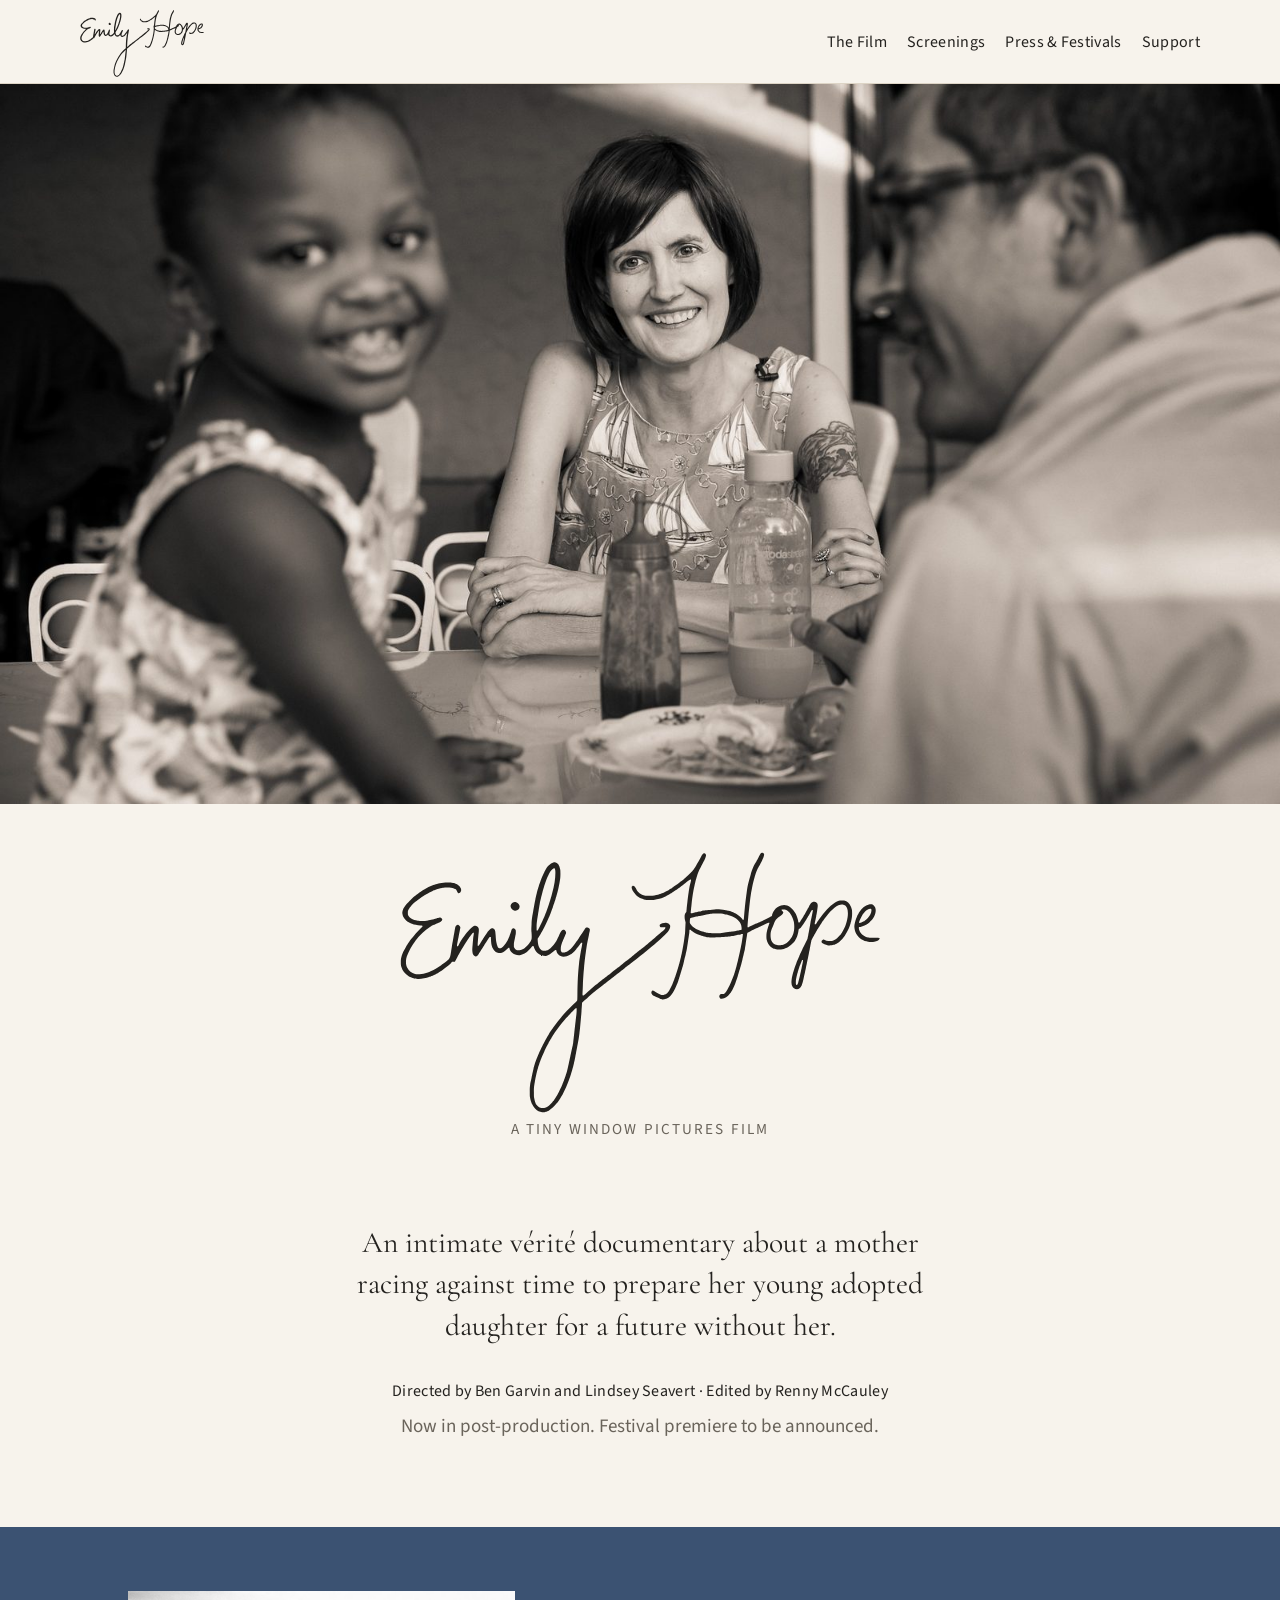
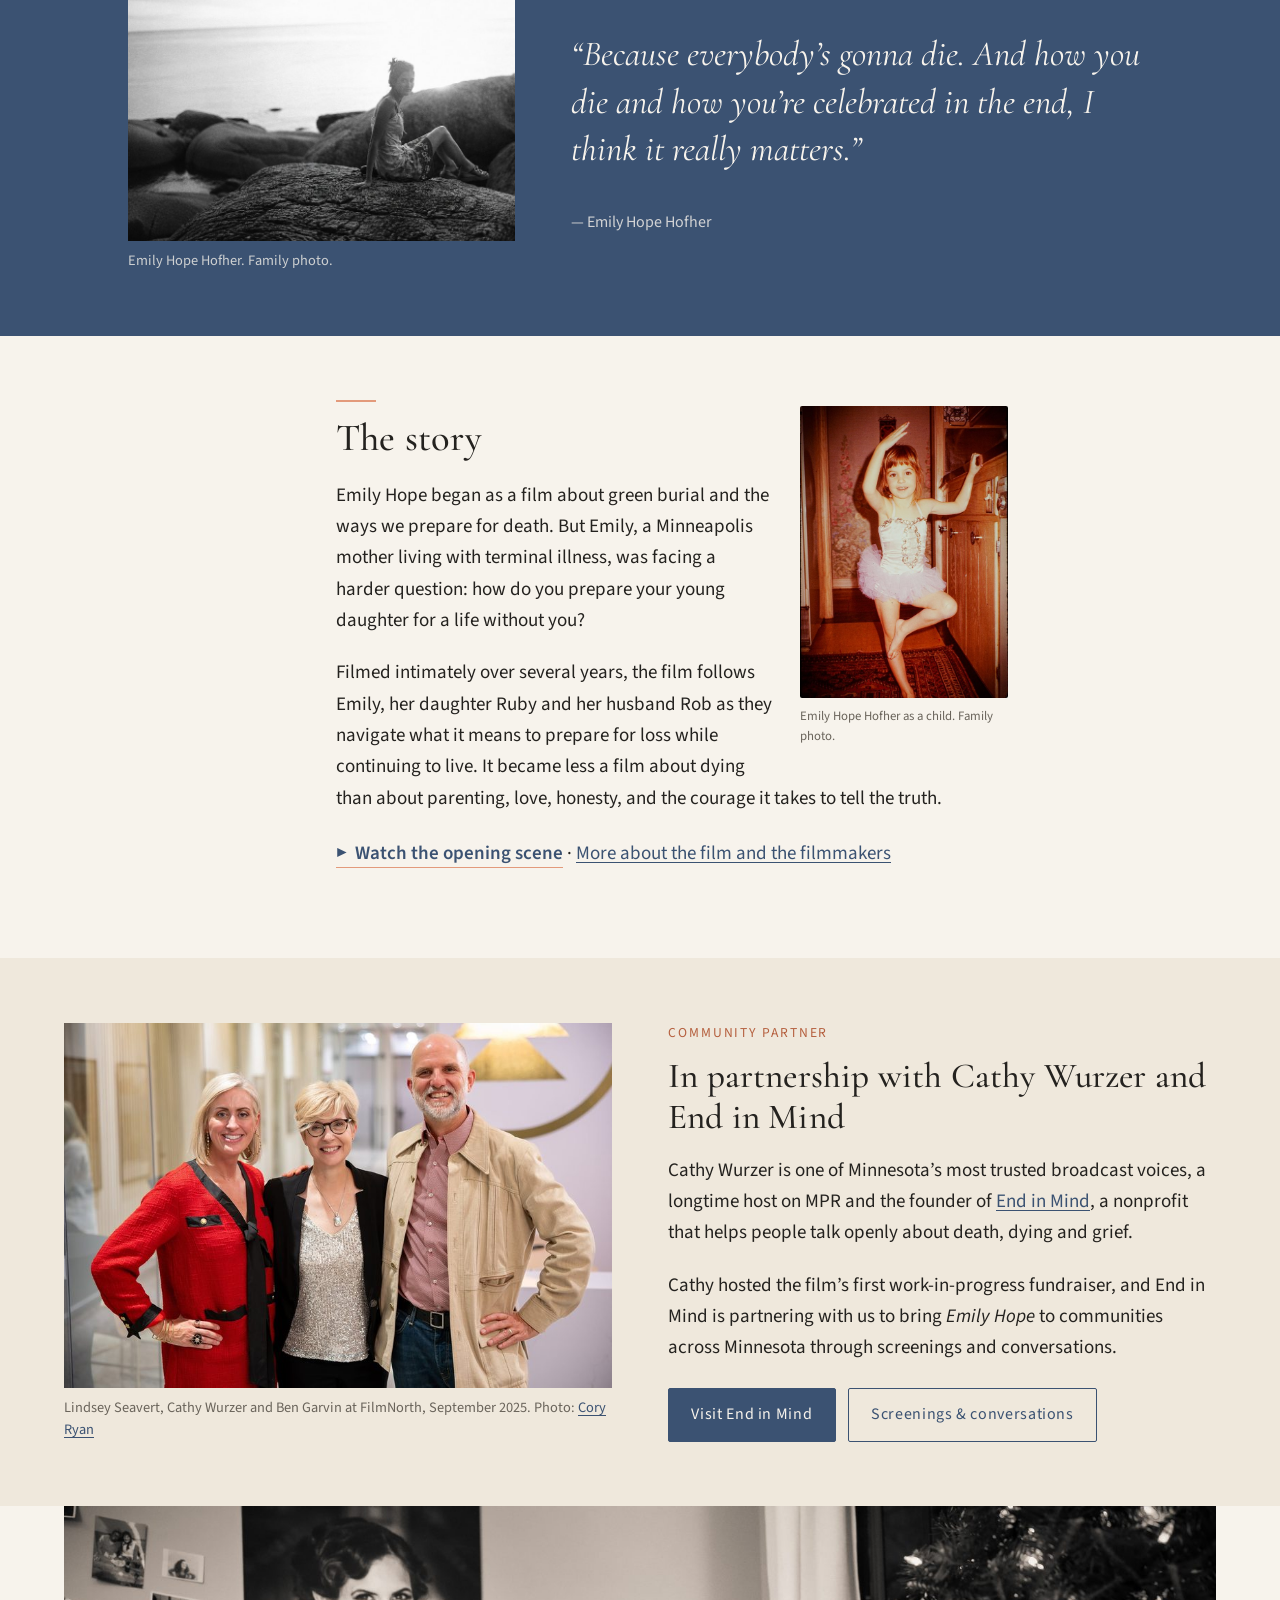
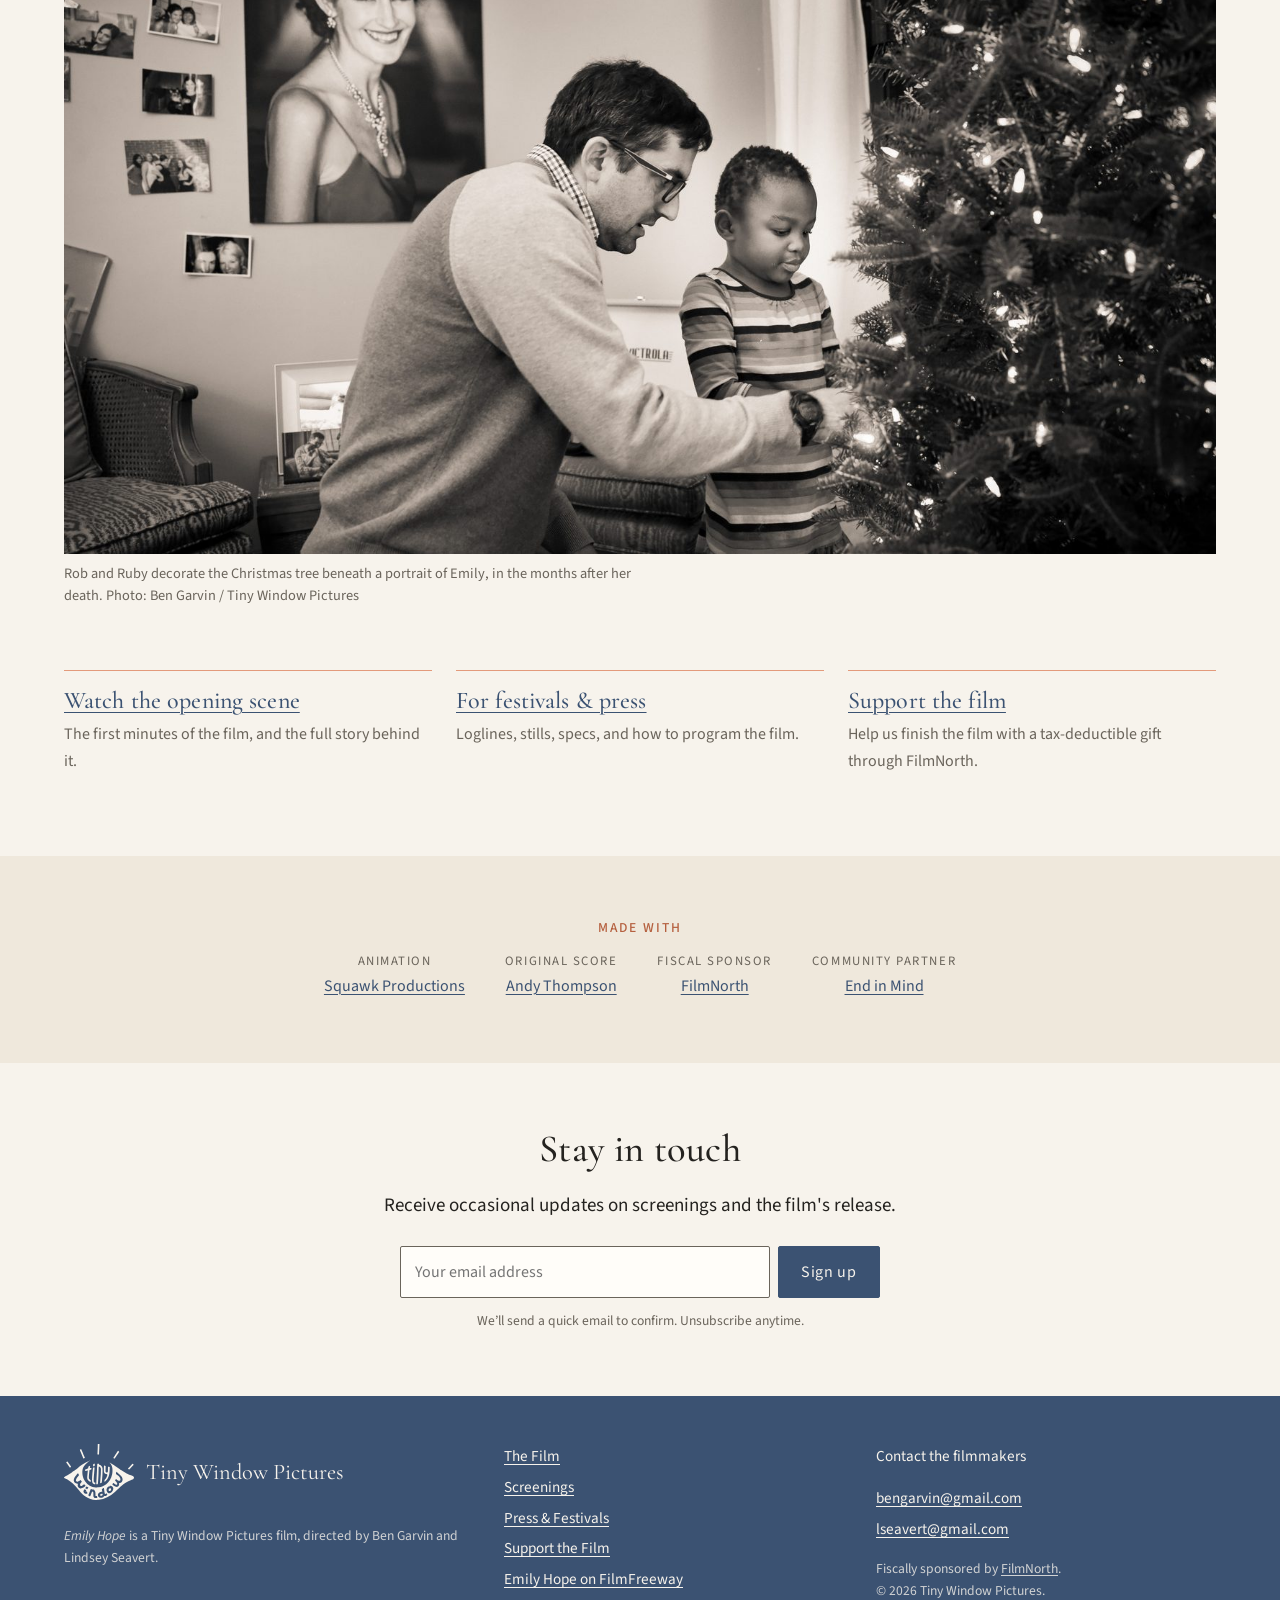
==== commit 839d8f46: "Change theme color and update stylesheet version Updated theme color and stylesheet version in HTML." ====
--- a/index.html
+++ b/index.html
@@ -19,12 +19,12 @@
   <meta property="og:image:height" content="630">
   <meta property="og:image:alt" content="Emily Hope smiling across a table at her daughter Ruby, with her husband Rob in the foreground.">
   <meta name="twitter:card" content="summary_large_image">
-  <meta name="theme-color" content="#2f4d40">
+  <meta name="theme-color" content="#3b5272">
   <link rel="icon" href="favicon.svg" type="image/svg+xml">
   <link rel="preconnect" href="https://fonts.googleapis.com">
   <link rel="preconnect" href="https://fonts.gstatic.com" crossorigin>
   <link href="https://fonts.googleapis.com/css2?family=Cormorant+Garamond:ital,wght@0,500;1,500&amp;family=Source+Sans+3:wght@400;600&amp;display=swap" rel="stylesheet">
-  <link rel="stylesheet" href="css/style.css">
+  <link rel="stylesheet" href="css/style.css?v=3">
   <script type="application/ld+json">
 {
   "@context": "https://schema.org",
--- a/css/style.css
+++ b/css/style.css
@@ -7,8 +7,11 @@
   --ink: #24221f;         /* body text */
   --muted: #6a645b;       /* captions, secondary text */
   --line: #ddd4c5;        /* hairlines */
-  --accent: #2f4d40;      /* Tiny Window green */
-  --accent-ink: #f7f3ec;  /* text on green */
+  --accent: #3b5272;      /* denim navy (primary) */
+  --accent-deep: #2a3d57; /* navy hover / pressed */
+  --accent-ink: #f7f3ec;  /* text on navy */
+  --warm: #b5603f;        /* peach-coral, dark enough for small text */
+  --warm-soft: #e39a7b;   /* peach-coral for rules and borders */
   --serif: "Cormorant Garamond", Georgia, "Times New Roman", serif;
   --sans: "Source Sans 3", -apple-system, "Segoe UI", Roboto, Helvetica, Arial, sans-serif;
   --measure: 38rem;       /* comfortable reading width */
@@ -57,7 +60,15 @@
 .wordmark img { height: 4.2rem; width: auto; margin: -0.4rem 0 -0.6rem; }
 .nav { display: flex; flex-wrap: wrap; gap: 0.25rem 1.25rem; margin: 0; padding: 0; list-style: none; }
 .nav a { color: var(--ink); text-decoration: none; font-size: 1rem; letter-spacing: 0.02em; padding: 0.25rem 0; border-bottom: 1px solid transparent; }
-.nav a:hover, .nav a[aria-current="page"] { border-bottom-color: var(--accent); color: var(--accent); }
+.nav a:hover, .nav a[aria-current="page"] { border-bottom-color: var(--warm-soft); color: var(--accent); }
+/* Phones: keep all four labels on one line (scrolls sideways only if a screen is very narrow) */
+@media (max-width: 47.99rem) {
+  .site-header .inner { padding: 0.75rem 0.75rem; gap: 0.4rem 1rem; }
+  .wordmark img { height: 3.4rem; }
+  .nav { flex-wrap: nowrap; gap: 0 0.9rem; width: 100%; overflow-x: auto; -webkit-overflow-scrolling: touch; scrollbar-width: none; }
+  .nav::-webkit-scrollbar { display: none; }
+  .nav a { font-size: 0.9rem; letter-spacing: 0; white-space: nowrap; }
+}
 
 /* ---------- Layout ---------- */
 main { display: block; }
@@ -104,7 +115,7 @@
   display: inline-block; background: var(--accent); color: var(--accent-ink); text-decoration: none;
   padding: 0.8rem 1.4rem; font-size: 1rem; letter-spacing: 0.04em; border: 1px solid var(--accent); border-radius: 2px;
 }
-.btn:hover { background: #253e33; }
+.btn:hover { background: var(--accent-deep); border-color: var(--accent-deep); }
 .btn.ghost { background: transparent; color: var(--accent); }
 .btn.ghost:hover { background: var(--accent); color: var(--accent-ink); }
 .btn-row { display: flex; flex-wrap: wrap; gap: 0.75rem; margin-top: 1.5rem; }
@@ -190,12 +201,12 @@
 /* ---------- Content note ---------- */
 .note { font-size: 0.95rem; color: var(--muted); border-left: 2px solid var(--line); padding-left: 1rem; margin-top: 1.5rem; }
 
-/* ---------- Green quote band (home) ---------- */
+/* ---------- Navy quote band (home) ---------- */
 .band { background: var(--accent); color: var(--accent-ink); }
 .band a { color: var(--accent-ink); }
 .quote-row { max-width: 64rem; margin: 0 auto; display: grid; gap: 2rem; grid-template-columns: 1fr; align-items: center; }
 @media (min-width: 52rem) { .quote-row { grid-template-columns: 2fr 3fr; gap: 3.5rem; } }
-.band figcaption { color: rgba(247, 243, 236, 0.75); }
+.band figcaption { color: rgba(247, 243, 236, 0.78); }
 .band .pull { text-align: left; margin: 0; }
 .band .pull cite { color: rgba(247, 243, 236, 0.8); }
 @media (max-width: 51.99rem) { .band .pull { text-align: center; } }
@@ -207,11 +218,11 @@
 .float-photo figcaption { font-size: 0.8rem; }
 .prose::after { content: ""; display: block; clear: both; }
 
-/* ---------- Credits line + green accents ---------- */
+/* ---------- Credits line + peach accents ---------- */
 .credits-line { font-size: 1rem; letter-spacing: 0.02em; margin-bottom: 0.4rem; }
-.section:not(.center) .prose:not(.center) > h2::before, .section:not(.center) .prose > figure + h2::before { content: ""; display: block; width: 2.5rem; height: 2px; background: var(--accent); margin-bottom: 0.9rem; }
-.door { border-top-color: var(--accent); }
-.eyebrow { color: var(--accent); }
+.section:not(.center) .prose:not(.center) > h2::before, .section:not(.center) .prose > figure + h2::before { content: ""; display: block; width: 2.5rem; height: 2px; background: var(--warm-soft); margin-bottom: 0.9rem; }
+.door { border-top-color: var(--warm-soft); }
+.eyebrow { color: var(--warm); }
 .visually-hidden { position: absolute; width: 1px; height: 1px; overflow: hidden; clip: rect(0 0 0 0); white-space: nowrap; }
 .signup .btn { padding: 0.75rem 1.4rem; }
 
@@ -219,11 +230,11 @@
 .feature { max-width: var(--wide); margin: 0 auto; display: grid; gap: 2rem; grid-template-columns: 1fr; align-items: center; }
 @media (min-width: 52rem) { .feature { grid-template-columns: 1fr 1fr; gap: 3.5rem; } }
 .feature h2 { font-size: clamp(1.7rem, 3.2vw, 2.2rem); }
-.feature-quote { font-family: var(--serif); font-style: italic; font-size: 1.35rem; line-height: 1.4; margin: 1.5rem 0; border-left: 2px solid var(--accent); padding-left: 1rem; }
+.feature-quote { font-family: var(--serif); font-style: italic; font-size: 1.35rem; line-height: 1.4; margin: 1.5rem 0; border-left: 2px solid var(--warm-soft); padding-left: 1rem; }
 .feature-quote cite { display: block; font-family: var(--sans); font-style: normal; font-size: 0.9rem; color: var(--muted); margin-top: 0.5rem; }
 
 /* ---------- Opening-scene link + modal ---------- */
-.play-link { font-weight: 600; text-decoration: none; border-bottom: 1px solid var(--accent); }
+.play-link { font-weight: 600; text-decoration: none; border-bottom: 1px solid var(--warm-soft); }
 .story-links { line-height: 2; }
 .modal { position: fixed; inset: 0; background: rgba(20, 19, 17, 0.92); z-index: 100; display: flex; align-items: center; justify-content: center; padding: 1rem; }
 .modal[hidden] { display: none; }
